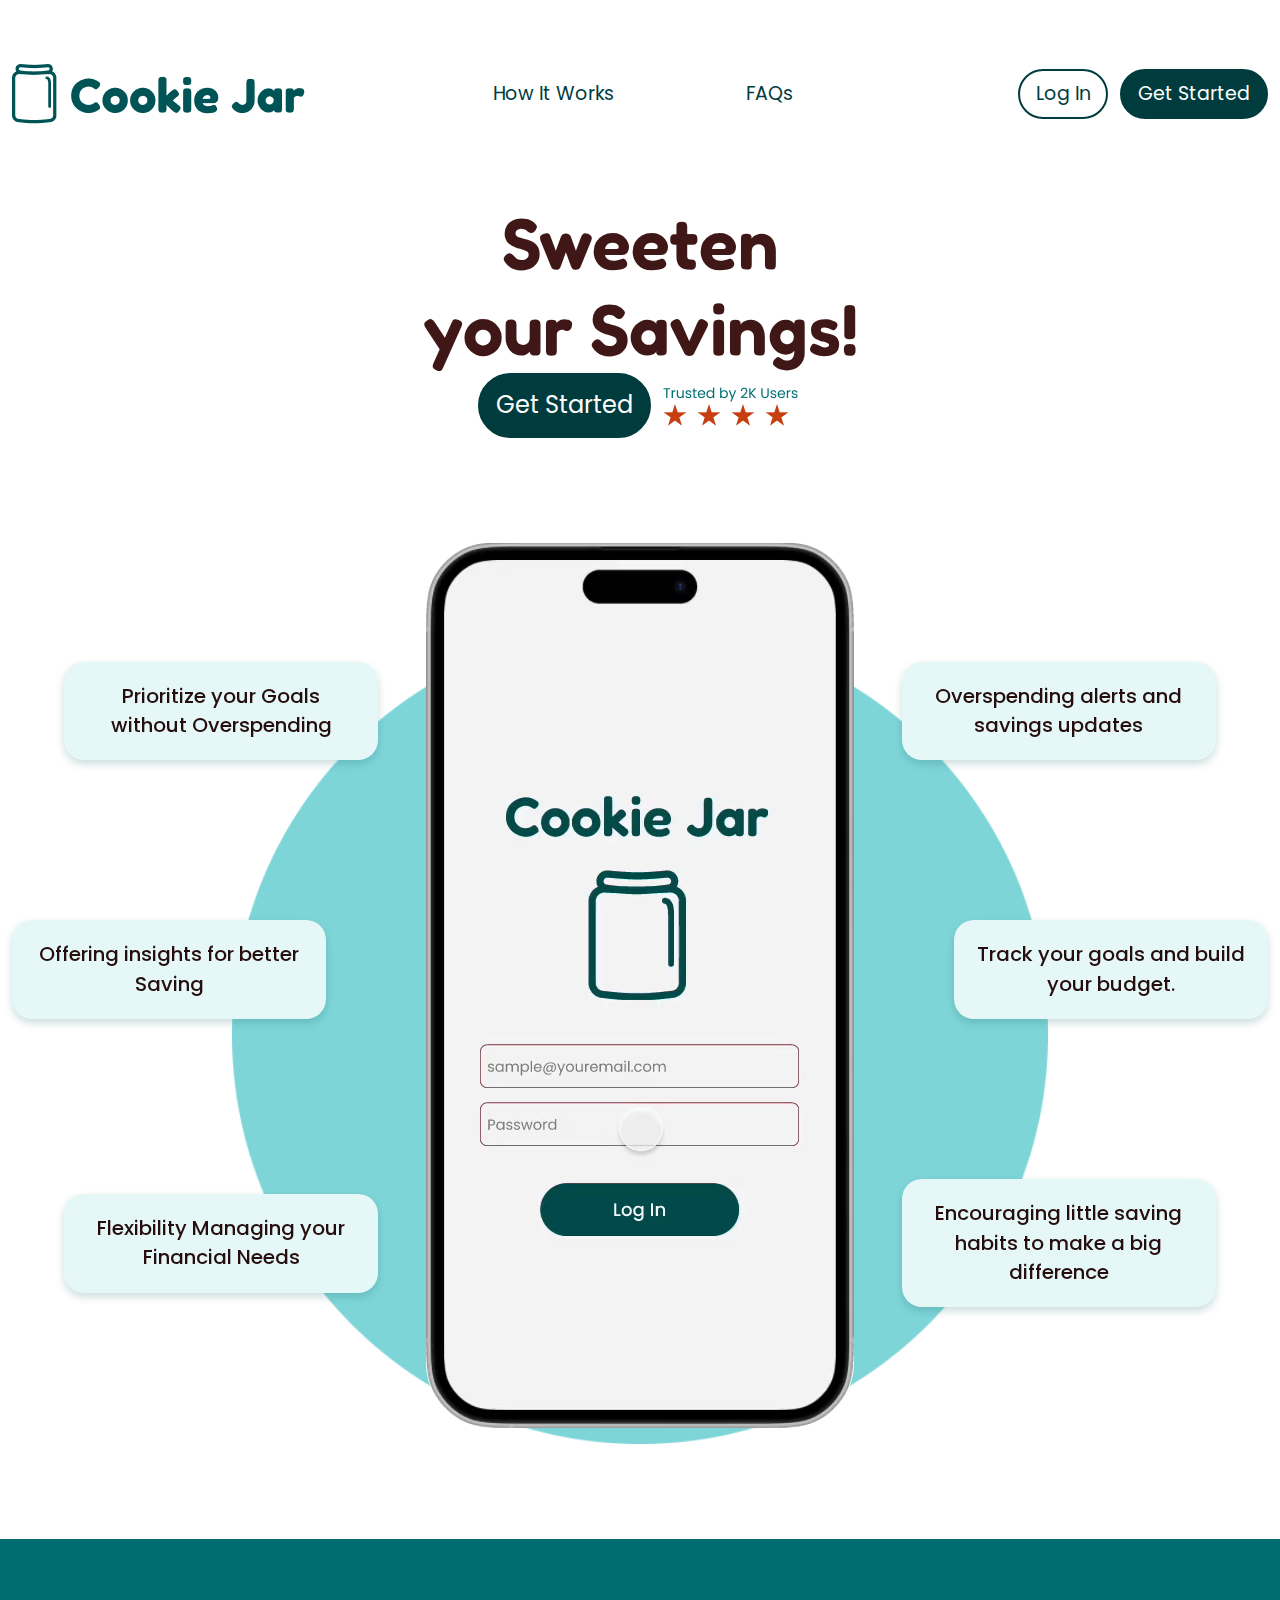
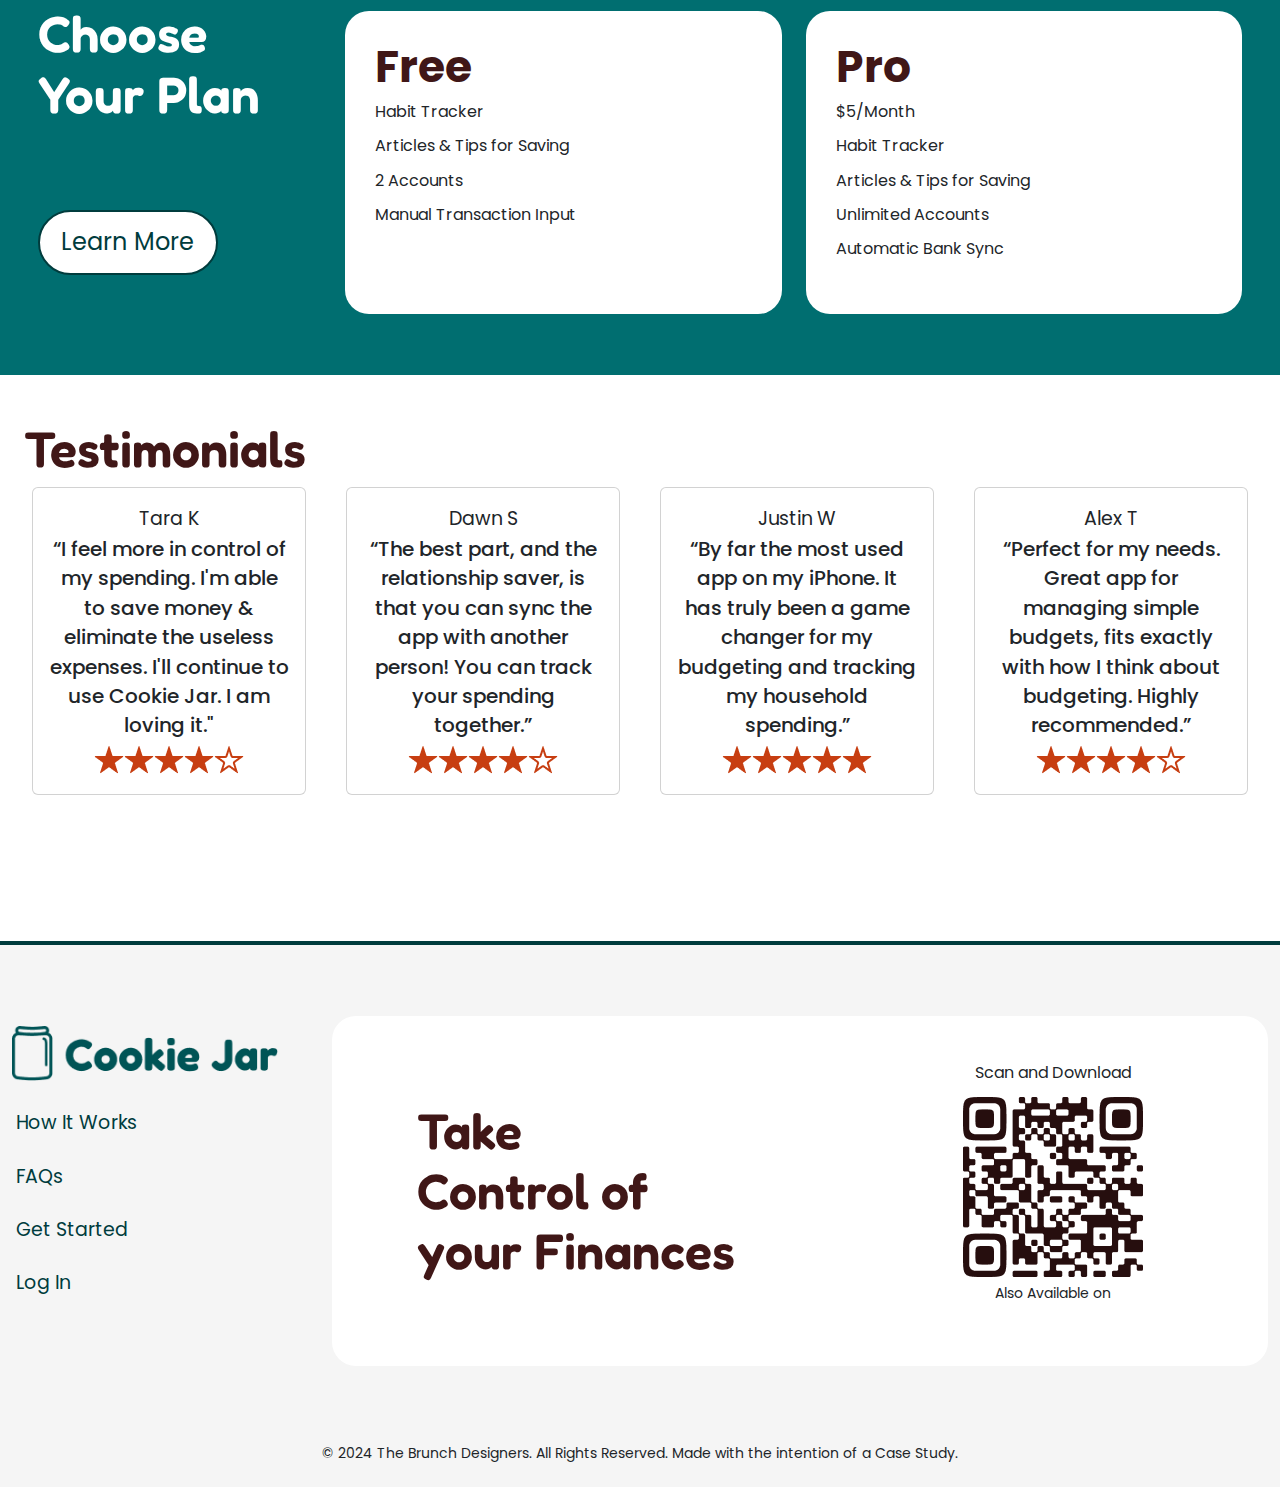
==== index.html @ c2366162 "Update" ====
<!DOCTYPE html>
    <html lang="en">

    <head>
        <meta charset="UTF-8">
        <meta name="viewport" content="width=device-width, initial-scale=1.0">
        <link rel="preconnect" href="https://fonts.googleapis.com">
        <link rel="stylesheet" href="path/to/font-awesome/css/font-awesome.min.css">
        <link rel="preconnect" href="https://fonts.gstatic.com" crossorigin>
        <link
            href="https://fonts.googleapis.com/css2?family=Poppins:ital,wght@0,100;0,200;0,300;0,400;0,500;0,600;0,700;0,800;0,900;1,100;1,200;1,300;1,400;1,500;1,600;1,700;1,800;1,900&display=swap"
            rel="stylesheet">
        <link href="https://cdn.jsdelivr.net/npm/bootstrap@5.3.3/dist/css/bootstrap.min.css" rel="stylesheet"
            integrity="sha384-QWTKZyjpPEjISv5WaRU9OFeRpok6YctnYmDr5pNlyT2bRjXh0JMhjY6hW+ALEwIH" crossorigin="anonymous">
        <link rel="stylesheet" href="css/style.css">
        <link rel="stylesheet" href="css/responsive.css">
        <link rel="stylesheet" href="css/responsive_rd.css">
        <link
            href="https://fonts.googleapis.com/css2?family=Caprasimo&family=Fredoka:wght@300..700&family=Jost:ital,wght@0,100..900;1,100..900&display=swap"
            rel="stylesheet">
        <title>Cookie Jar</title>
    </head>

    <body>
        <header>
            <nav class="navbar navbar-expand-lg navbar-light">
                <div class="container">
                    <a href="index.html"><img src="images/Logo.png" alt="Cookie Jar Logo"></a>
                    <button class="navbar-toggler" type="button" data-bs-toggle="collapse"
                        data-bs-target="#navbarSupportedContent" aria-controls="navbarSupportedContent"
                        aria-expanded="false" aria-label="Toggle navigation">
                        <span class="navbar-toggler-icon"></span>
                    </button>
                    <div class="collapse navbar-collapse justify-content-center" id="navbarSupportedContent">
                        <ul class="navbar-nav mx-auto mb-2 mb-lg-0">
                            <li class="nav-item">
                                <a class="nav-link link" href="how_it_works.html">
                                    <h5>How It Works</h5>
                                </a>
                            </li>
                            <li class="nav-item">
                                <a class="nav-link link" href="faqs.html">
                                    <h5>FAQs</h5>
                                </a>
                            </li>
                        </ul>
                        <div class="buttons nav flex-lg-row flex-column text-lg-start text-end justify-content-left">
                            <div>
                                <a class="nav-link active secondaryBtn" href="#">
                                    <h5>Log In</h5>
                                </a>
                            </div>
                            <div>
                                <a class="nav-link active primaryBtn" href="#">
                                    <h5>Get Started</h5>
                                </a>
                            </div>
                        </div>
                    </div>
                </div>
            </nav>
        </header>

        <section class="container ">
            <div class="display1"> Sweeten </div>
            <div class="display1"> your Savings!</div>
            <div class="center">
                <div class="buttons">
                    <div class="nav nav-pills nav-fill">
                        <a class="nav-link active primaryBtn" href="#">
                            <h4>Get Started</h4>
                        </a>
                    </div>
                    <div>
                        <img src="images/trustedUsers.png" alt="">
                    </div>
                </div>
            </div>

        </section>




        <section class="container">

            <div class="butter phone edge">
                <video autoplay muted loop class=" phone">
                  <source src="images/prototypeVSC.mp4" type="video/mp4">
                  Your browser does not support the video tag.
                </video>
          <div class="container overlay-content">
            <div class="row justify-content-center align-items-center">
              <div class="col-3 cells">Prioritize your Goals without Overspending</div>
              <div class="col-5"></div>
              <div class="col-3 cells">Overspending alerts and savings updates</div>
            </div>
            <div class="row justify-content-center align-items-center">
              <div class="col-3 cells">Offering insights for better Saving</div>
              <div class="col-6"></div>
              <div class="col-3 cells"> Track your goals and build your budget.</div>
            </div>
            <div class="row justify-content-center align-items-center">
              <div class="col-3 cells">Flexibility Managing your Financial Needs</div>
              <div class="col-5"></div>
              <div class="col-3 cells">Encouraging little saving habits to make a big difference</div>
            </div>
          </div>
          </div>
        </section>

    <section>
<div class="square"></div>


    </section>
        <section class="choosePlan">

            <div class="container">
                <div class="row">
                   <div class="col-md-3">

                     <div class="display2">Choose Your Plan</div>

                       <div class="nav nav-pills nav-fill">
                             <a class="nav-link active secondaryBtn" href="#">
                                <h4>Learn More</h4>
                            </a>
                        </div>
                            </div>

                            <div class="col-md-9">
                                <div class="row">
                                    <div class="col-6 col-md-6">
                                        <div class="chooseCard">
                                            <h1><b>Free</b></h1>
                                            <h6>Habit Tracker</h6>
                                            <h6>Articles &amp; Tips for Saving</h6>
                                            <h6>2 Accounts</h6>
                                            <h6>Manual Transaction Input</h6>

                                        </div>
                                    </div>

                                    <div class="col-6 col-md-6">
                                        <div class="chooseCard">
                                            <h1><b>Pro</b></h1> <h6>$5/Month</h6>

                                            <h6>Habit Tracker</h6>
                                            <h6>Articles &amp; Tips for Saving</h6>
                                            <h6>Unlimited Accounts</h6>
                                            <h6>Automatic Bank Sync</h6>
                                        </div>
                                    </div>
                                </div>
                            </div>
                        </div>
                    </div>

        </section>






        <section class="container">
            <div class="container-fluid">
            <div class="display3 ts">Testimonials</div>
            <div class="row">
                <div class="cardContainer col-lg-3 col-md-3 col-sm-6">
                    <div class="card tstCard tstSpace">
                        <div class="card-body">
                            <h5 class="card-title">Tara K</h5>
                            <p class="card-text">“I feel more in control of my spending. I&#39;m able to save money
                                &amp;
                                eliminate the useless expenses. I&#39;ll continue to use Cookie Jar. I am loving it."
                            </p>
                            <div class="rating">
                                <img src="images/Star_fill.png" alt="rating star"><img src="images/Star_fill.png"
                                    alt="rating star"><img src="images/Star_fill.png" alt="rating star"><img
                                    src="images/Star_fill.png" alt="rating star"><img src="images/Star_stroke.png"
                                    alt="rating star">
                            </div>
                        </div>
                    </div>
                </div>
                <div class="cardContainer col-lg-3 col-md-3 col-sm-6">
                    <div class="card tstCard tstSpace">
                        <div class="card-body">
                            <h5 class="card-title">Dawn S</h5>
                            <p class="card-text">“The best part, and the relationship saver, is that you can sync the
                                app with
                                another person! You can track your spending together.”</p>
                            <div class="rating">
                                <img src="images/Star_fill.png" alt="rating star"><img src="images/Star_fill.png"
                                    alt="rating star"><img src="images/Star_fill.png" alt="rating star"><img
                                    src="images/Star_fill.png" alt="rating star"><img src="images/Star_stroke.png"
                                    alt="rating star">
                            </div>
                        </div>
                    </div>
                </div>
                <div class="cardContainer col-lg-3 col-md-3 col-sm-6">
                    <div class="card tstCard tstSpace">
                        <div class="card-body">
                            <h5 class="card-title">Justin W</h5>
                            <p class="card-text">“By far the most used app on my iPhone. It has truly been a game
                                changer for my
                                budgeting and tracking my household spending.”</p>
                            <div class="rating">
                                <img src="images/Star_fill.png" alt="rating star"><img src="images/Star_fill.png"
                                    alt="rating star"><img src="images/Star_fill.png" alt="rating star"><img
                                    src="images/Star_fill.png" alt="rating star"><img src="images/Star_fill.png"
                                    alt="rating star">
                            </div>
                        </div>
                    </div>
                </div>
                <div class="cardContainer col-lg-3 col-md-3 col-sm-6">
                    <div class="card tstCard tstSpace">
                        <div class="card-body">
                            <h5 class="card-title">Alex T</h5>
                            <p class="card-text">“Perfect for my needs. Great app for managing simple budgets, fits
                                exactly with
                                how I think about budgeting. Highly recommended.”</p>
                            <div class="rating">
                                <img src="images/Star_fill.png" alt="rating star"><img src="images/Star_fill.png"
                                    alt="rating star"><img src="images/Star_fill.png" alt="rating star"><img
                                    src="images/Star_fill.png" alt="rating star"><img src="images/Star_stroke.png"
                                    alt="rating star">
                            </div>
                        </div>
                    </div>
                </div>
            </div>
        </div>
    </section>



    <footer>

        <div class="container">
            <div class="row">
                <div class="col-md-3 col-sm-12">
                    <a href="index.html">
                        <img class="logo" src="images/Logo.png" alt="...">
                    </a>

                    <div class="footButton">
                        <a class="nav-link link" href="how_it_works.html">
                            <h5>How It Works</h5>
                        </a>
                    </div>

                    <div class="footButton">
                        <a class="nav-link link" href="faqs.html">
                            <h5>FAQs</h5>
                        </a>
                    </div>
                    <div class="footButton">
                        <a class="nav-link link" href="faqs.html">
                            <h5>Get Started</h5>
                        </a>
                    </div>
                    <div class="footButton">
                        <a class="nav-link link" href="faqs.html">
                            <h5>Log In</h5>
                        </a>
                    </div>

                </div>


                <div class="col-md-9 col-sm-12 ">
                    <div class="chooseCard">
                        <div class="row">

                            <div class="col-8 col-md-7 col-sm-12 col-xs-12">
                                <div class="textBox">
                                    <div class="display4">Take </div>
                                    <div class="display4">Control of</div>
                                    <div class="display4">your Finances</div>
                                </div>
                            </div>



                            <div class="col-4 col-md-5 col-sm-12  justify-content-center">
                                <h6 class="QR">Scan and Download</h6>
                                <img src="images/App QR.png" class="img-fluid rounded-start QR" alt="...">
                                <div>
                                    <body-small>Also Available on</body-small>
                                </div>

                            <div class="buttons nav flex-lg-row flex-column text-lg-start text-end justify-content-left">
                                <div>
                                    <a class="nav-link active primaryBtn " href="#">
                                        <h6>Google</h6>
                                    </a>
                                </div>
                                <div>
                                    <a class="nav-link active primaryBtn" href="#">
                                        <h6>Apple</h6>
                                    </a>
                                </div>
                            </div>
                            </div>


                        </div>
                    </div>
                </div>
            </div>
        </div>

    </footer>

    <section class="legalContainer">
        <body-small> © 2024 The Brunch Designers. All Rights Reserved.
            Made with the intention of a Case Study.
        </body-small>
            </section>

        <script src="https://cdn.jsdelivr.net/npm/bootstrap@5.3.3/dist/js/bootstrap.bundle.min.js"
            integrity="sha384-YvpcrYf0tY3lHB60NNkmXc5s9fDVZLESaAA55NDzOxhy9GkcIdslK1eN7N6jIeHz"
            crossorigin="anonymous"></script>
            <script src="https://cdn.jsdelivr.net/npm/bootstrap@5.3.3/dist/js/bootstrap.bundle.min.js"></script>



        <script src="https://cdn.jsdelivr.net/npm/bootstrap@5.3.3/dist/js/bootstrap.bundle.min.js"    integrity="sha384-YvpcrYf0tY3lHB60NNkmXc5s9fDVZLESaAA55NDzOxhy9GkcIdslK1eN7N6jIeHz" crossorigin="anonymous"></script>
        <script src="https://cdn.jsdelivr.net/npm/bootstrap@5.3.3/dist/js/bootstrap.bundle.min.js"></script>

    </body>

    </html>
---- css/style.css ----
body {
    background-color: #fff;
    margin-top: 2rem !important;
    font-family: Poppins;
    font-size: 20px;
    font-style: normal;
    font-weight: 500;
    line-height: 147%;
    width: auto;
}

section {
    padding-top: 20px;
    padding-bottom: 20px;
    max-width: auto;
}

.display1 {
    font-family: "Fredoka";
    font-size: 72px;
    font-style: normal;
    font-weight: 600;
    line-height: 120%;
    color: var(--Brown-400, #401717);
    text-align: center;
}


.display3 {
    font-family: "Fredoka";
    font-size: 50px;
    font-style: normal;
    font-weight: 600;
    line-height: 120%;
    color: var(--Brown-400, #401717);
    text-align: center;
}

.display4 {
    font-family: "Fredoka";
    font-size: 50px;
    font-style: normal;
    font-weight: 600;
    line-height: 120%;
    color: var(--Brown-400, #401717);
    text-align: left;

}



H1 {
    font-family: Poppins;
    font-size: 44px;
    font-style: normal;
    font-weight: 400;
    color: var(--Brown-400, #401717);
}

H2 {
    font-family: Poppins;
    font-size: 36px;
    font-style: normal;
    font-weight: 400;
    color: var(--Brown-400, #401717);

}

H3 {
    font-family: Poppins;
    font-size: 30px;
    font-style: normal;
    font-weight: 400;
}

H4 {
    margin-top: .5rem !important;
    margin-bottom: .5rem !important;
    font-family: Poppins;
    font-size: 24px;
    font-style: normal;
    font-weight: 400;
}

H5 {
    margin-top: .25rem !important;
    margin-bottom: .25rem !important;
    font-family: Poppins;
    font-size: 19px;
    font-style: normal;
    font-weight: 400;
}

H6 {
    margin-bottom: 15px !important;
    font-family: Poppins;
    font-size: 16px;
    font-style: normal;
    font-weight: 400;


}


body-small {
    font-family: Poppins;
    font-size: 14px;
    font-style: normal;
    font-weight: 400;
    line-height: 50%;
}

label {
    font-family: Poppins;
    font-size: 11px;
    font-style: normal;
    font-weight: 400;
}

header {
    display: block;
    font-family: "Poppins", serif;
    font-weight: 400;
    font-style: normal;
}

p {
    margin-bottom: 0;
}

.container {
    margin-top: 24px !important;
    margin-bottom: 24px;
    max-width: 1300px;
    margin-left: auto !important;
    margin-right: auto !important;
    align-content: center !important;
}

.nav-link {
    align-content: center;
}

nav a:hover {
    color: #003C3D !important;
}

nav a {
    color: #003C3D !important;
}

.buttons {
    display: flex;
    align-items: center;
    gap: 12px;
}

.primaryBtn {
    color: #fff !important;
    background-color: #003C3D !important;
    border-radius: 72px !important;
    border: 2px solid !important;
    border-color: #003C3D !important;
    max-width: 200px;
}

.primaryBtn:hover {
    border: 2px solid !important;
    border-color: #7ED5D8 !important;
    color: #003C3D !important;
    background-color: #7ED5D8 !important;
}

.secondaryBtn {
    background-color: #fff !important;
    border-radius: 72px !important;
    border: 2px solid !important;
    border-color: #003C3D !important;
    color: #003C3D !important;
    max-width: 180px;
    box-sizing: border-box;
}

.secondaryBtn:hover {
    background-color: #7ED5D8 !important;
    border: 0px !important;
    border: 2px solid !important;
    border-color: #7ED5D8 !important;
}

.link h5 {
    padding: 0.2em;
    border-radius: 8px;
    text-align: center;
}

.link h5:hover {
    color: #006E70;
    padding: 0.2em;
    font-weight: 600;
}

.currentPage h5 {
    font-weight: 600 !important;
    color: #C73E11 !important;
    padding: 0.2em;
    border-radius: 8px;
    text-align: center;
}

.currentPage h5:hover {
    color: #C73E11 !important;
}


/*------------------Footer------------------*/

footer {
    margin-top: 80px;
    background-color: #F5F5F5;
    border-top: .25rem solid#003C3D;
    display: flex;
}



footer .logo {
    max-width: 90%;
    margin-bottom: 3%;
}

.footButton {
    margin-bottom: 5% !important;
    margin-top: 5%;
}


footer .chooseCard {
    align-content: center !important;
    text-align: center;
    padding: 5% !important;
    height: auto !important;
}

footer .link h5 {
    color: #003C3D !important;
}

footer .link h5 {
    padding: 0.2em;
    border-radius: 8px;
    text-align: left;
    width: 200px;
}

.textBox {
    padding: 8%;
}

.legalContainer {
    padding-top: 0%;
    max-width: auto;
    text-align: center;
    align-content: top !important;
    background-color: #F5F5F5;
}

/*------------------FAQ------------------*/
.pageTitle {
    position: sticky;
    max-width: 1300px;
    margin-left: 10%;
    margin-right: 10%;
    top: 30em;
    left: 14em;
}

.faq {
    max-width: 1300px !important;
}

banner {
    position: relative;
    display: flex !important;
}

.banner img {
    width: -webkit-fill-available;
}

.banner .display1 {
    text-align: left !important;
}

.accordion-item {
    background-color: #E5F7F7 !important;
}

.accordion-button {
    background-color: #E5F7F7 !important;
}

button strong {
    margin-bottom: 0;
    font-family: Poppins;
    font-size: 16px;
    font-style: normal;
    font-weight: 700;
    color: #260E0E;
}

/*------------------Testimonials------------------*/

.ts {
    text-align: left !important;
}

.tst {
    display: flex;
}

.tstSpace {
    margin: 8px;
}

.rating {
    display: inline-block;
    gap: 8px;
    padding: 4px;
    margin-left: auto;
    margin-right: auto;
}

.tstCard {
    width: auto;
    text-align: center;
}

/*------------------Home------------------*/

.center {
    display: flex;
    justify-content: center !important;
    align-items: center !important;

}

.choosePlan {
    background-color: #006E70;
    padding: 2%;

}

.chooseCard {
    background-color: #fff;
    border-radius: 24px !important;
    padding: 7% !important;
    text-align: left;
    height: 90%;
    margin-top: 5%;
    margin-bottom: 5%;
}

.display2 {
    font-family: "Fredoka";
    font-size: 51px;
    font-style: normal;
    font-weight: 600;
    line-height: 120%;
    color: #fff;
    text-align: left;
    margin-bottom: 30%;
}


.col-md-3 {
    align-content: center;
    padding-bottom: 3%;
}




.bread {
    position: relative;
    display: grid;

}



/*------------------HIW------------------*/
.howCont {
    display: flex;
    max-width: 1300px;
    margin-left: auto;
    margin-right: auto;
    align-content: center !important;
}

.container {
    margin-top: 24px !important;
    max-width: 1300px;
    margin-left: auto !important;
    margin-right: auto !important;
    align-content: center !important;
}

.textbox {
    display: inline-flex;
    flex-direction: column;
    justify-content: center;
    align-items: left;
    width: 100%;
    padding: 2%;
}

.pld {
    max-width: 100%;
}

.ref {
    max-width: 100%;
    text-align: center;
}

.textbox .display1 {
    text-align: left !important;
    padding-bottom: 32px;
}

.textbox .display3 {
    text-align: left !important;
    padding-bottom: 32px;
}

.textbox p {
    padding-bottom: 16px;
}

.navbar-collapse h5 {
    align-items: left;
}


/*-------------home experiment---------*/

.overlay-content {
    position: relative;
    z-index: 1;
    display: flex;
    flex-direction: column;
    height: 100%;
    justify-content: center;
  }
  
  .cells {
    background: #e5f7f7;
    border-radius: 20px; 
    color: #260E0E;
    text-align: center;
    padding: 20px;
    margin-top: 4em;
    margin-bottom: 4em;
    box-shadow: 0 4px 8px rgba(0, 84, 86, 0.2);;
  }
  
  .phone {
    z-index: -1;
    display: flex;
    position: absolute;
    align-items: center;
    justify-content: center;
    border-radius: 65px;
    }
    
.butter{
    z-index: 2;
    top: 56px;
    position: relative;
    background-image: url("../images/Ellipse 166.png");
    background-repeat: no-repeat;
    background-position: center;
    background-size:65% ;
}

.edge {
    max-height: 50%;
    padding-bottom: 5em;
}

.circle{

    max-width: 100%;
    max-height: auto;
    margin-left: 2px;
    margin-right: auto;
    z-index:-2;
    position: absolute;
    text-align: center;
    }
---- css/responsive.css ----
/* KRISTINA"S STUFF! */

@media screen and (max-width: 992px) {

    /* LANDING PAGE */

    .chooseCard {
        height: 90%;
    }
        
    .display2 {
        text-align: center;
        margin-bottom: 2%;
    }

 .choosePlan .nav-fill {
    display: flex;
    justify-content: center !important;
    align-items: center !important;
 }



}

/* Footer NavBar */

 @media screen and (max-width: 766px){
 footer .link h5 {
    text-align: center;

}

.footButton {
    display: flex;
    justify-content: center !important;
    align-items: center !important;
        margin-bottom: 2% !important;
        margin-top: 2%;
    }

.container .logo{
    max-width: 50%;
    align-content: center;
    display: flex;
    justify-content: center !important;
    align-items: center !important;
    margin: auto;
}

footer .display4{
    font-family: "Fredoka";
    font-size: 40px !important;
    font-style: normal;
    font-weight: 600;
    line-height: 120%;
    color: var(--Brown-400, #401717);
    text-align: center;
}

footer .chooseCard {
    align-content: center !important;
    text-align: center;
    padding: 2% !important;
    height: auto !important;
}

.textBox {
    padding: 2%;
}

 }



@media (max-width: 576px) {
    .col-sm-12 {
        flex: 0 0 auto;
        width: 100%;

}

.textBox {
    padding: 3%;
}

}
---- css/responsive_rd.css ----
@media screen and (max-width: 992px) {

    /* LANDING PAGE */

        .chooseCard {
        background-color: #fff;
        border-radius: 24px !important;
        padding: 7% !important;
        text-align: left;
        height: 90%;
        margin-top: 5%;
        margin-bottom: 5%;
        }
        
        
    .display2 {
        text-align: center;
        margin-bottom: 2%;
    }
    .choosePlan .nav-fill {
        display: flex;
        justify-content: center !important;
        align-items: center !important;
    }



.footButton {
    display: flex;
    justify-content: center !important;
    align-items: center !important;
}
}

@media (min-width: 993px) {
    .link h5{
        width: 200px !important;
    }

    .currentPage h5{
        width: 200px !important;
    }

    
    footer .buttons{
        display: none !important;
    }


}

@media screen and (max-width: 992px) {

    .pageTitle{
        top: 12em;
        margin-left: 2em;
    }

    .footer .buttons{
        display: block;
    }

    .QR{
        display: none;
    }

    footer h6{
        width: 95px !important;
        text-align:center ;
        margin-bottom: 0px !important;
    }
}
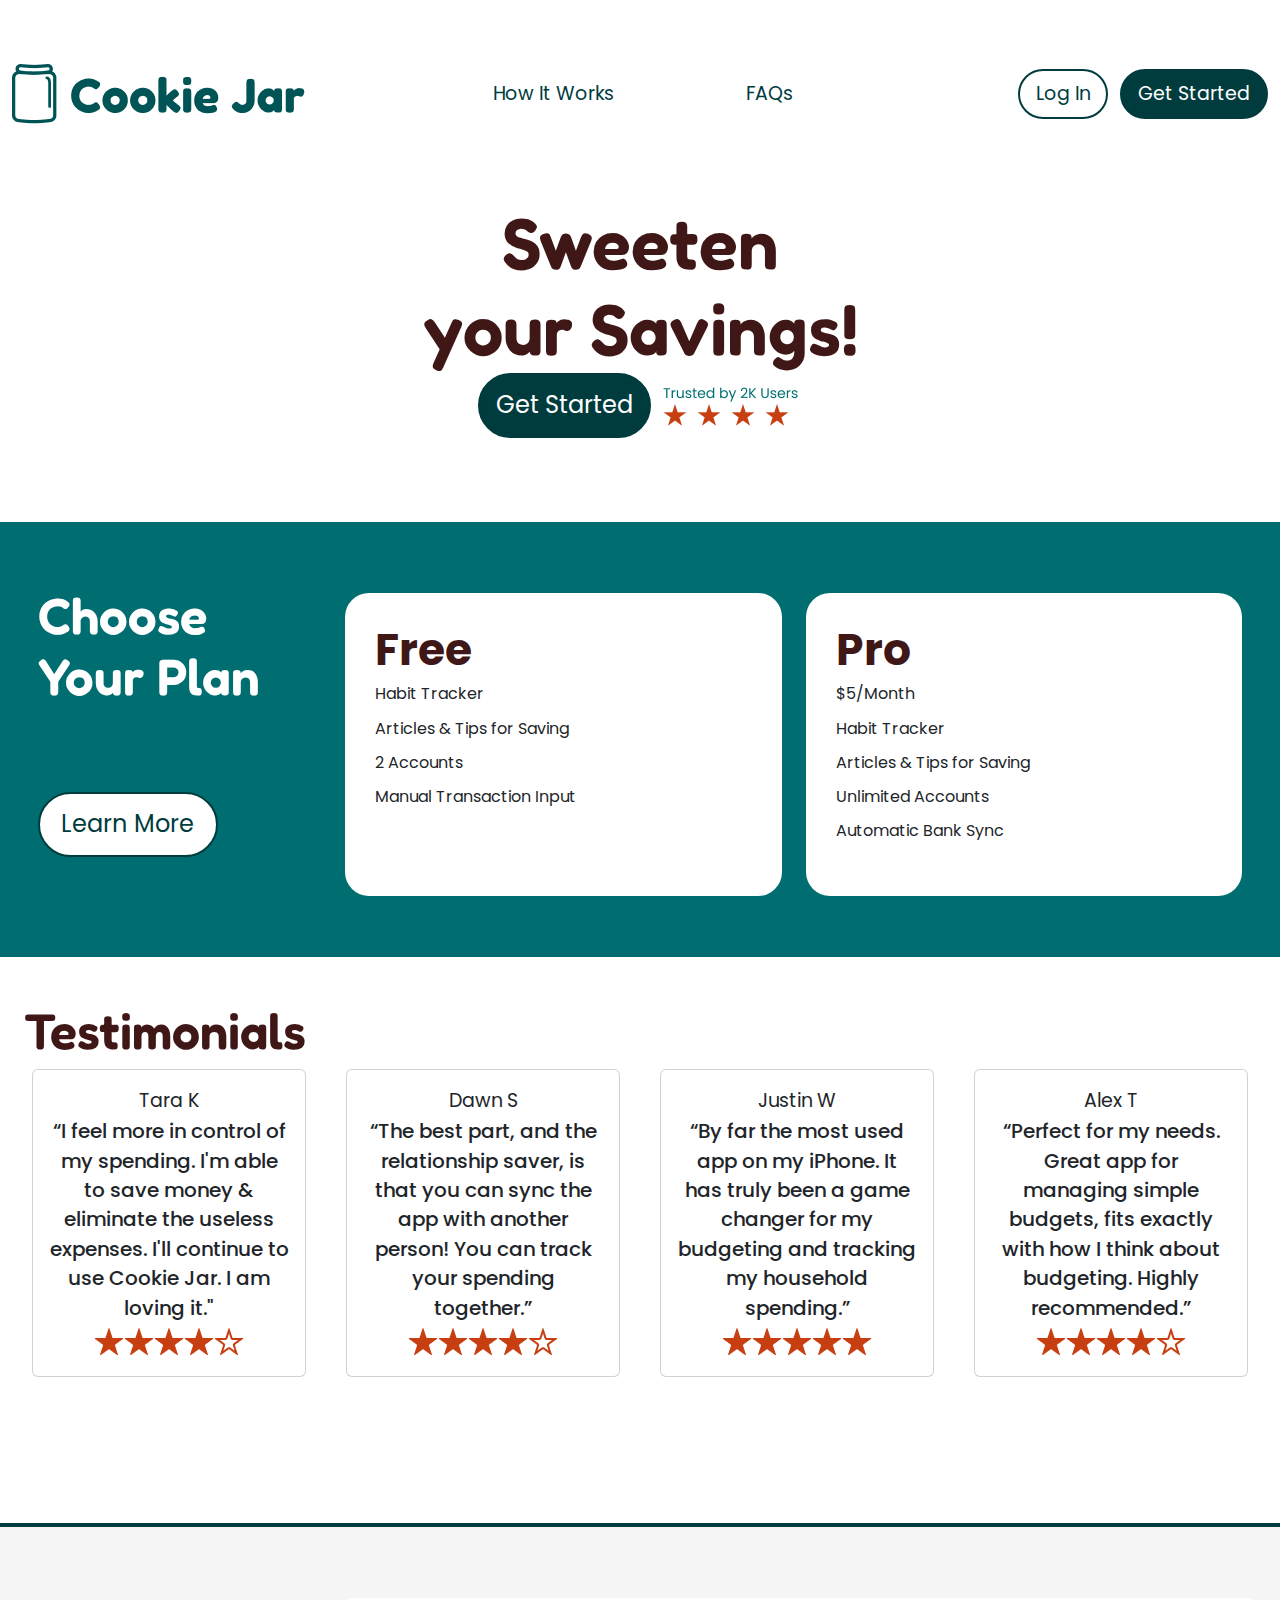
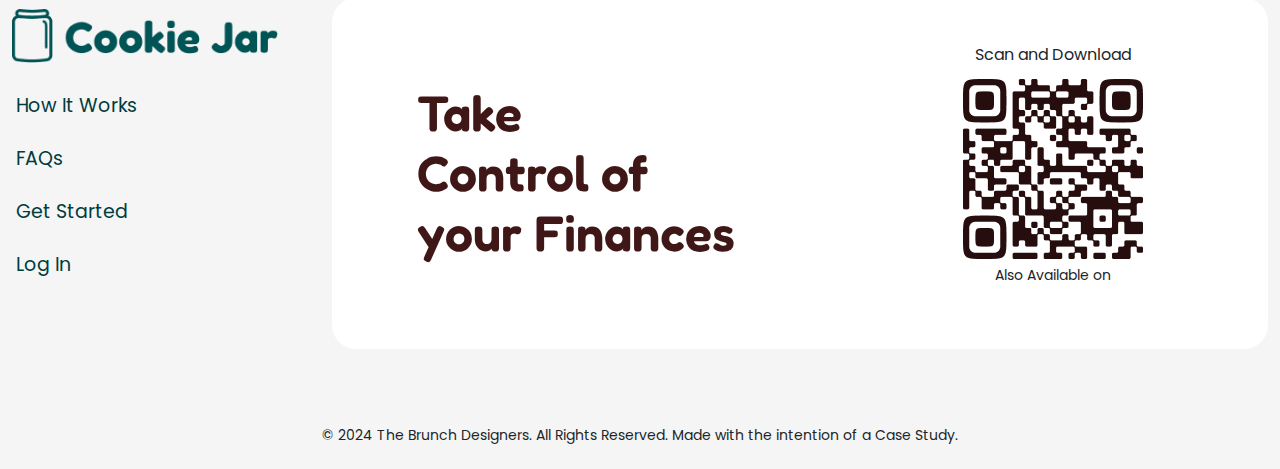
==== commit 85e2f2a0: "responsive update" ====
--- a/index.html
+++ b/index.html
@@ -82,32 +82,6 @@
 
 
 
-        <section class="container">
-
-            <div class="butter phone edge">
-                <video autoplay muted loop class=" phone">
-                  <source src="images/prototypeVSC.mp4" type="video/mp4">
-                  Your browser does not support the video tag.
-                </video>
-          <div class="container overlay-content">
-            <div class="row justify-content-center align-items-center">
-              <div class="col-3 cells">Prioritize your Goals without Overspending</div>
-              <div class="col-5"></div>
-              <div class="col-3 cells">Overspending alerts and savings updates</div>
-            </div>
-            <div class="row justify-content-center align-items-center">
-              <div class="col-3 cells">Offering insights for better Saving</div>
-              <div class="col-6"></div>
-              <div class="col-3 cells"> Track your goals and build your budget.</div>
-            </div>
-            <div class="row justify-content-center align-items-center">
-              <div class="col-3 cells">Flexibility Managing your Financial Needs</div>
-              <div class="col-5"></div>
-              <div class="col-3 cells">Encouraging little saving habits to make a big difference</div>
-            </div>
-          </div>
-          </div>
-        </section>
 
     <section>
 <div class="square"></div>
--- a/css/style.css
+++ b/css/style.css
@@ -214,6 +214,23 @@
 
 
 /*------------------Footer------------------*/
+
+.video-container {
+    display: flex;
+    position: absolute;
+    width: 20%;
+    max-width: 100%;
+    height: auto;
+    margin-left: auto;
+    margin-right: auto;
+  }
+  
+  .responsive-video {
+    border-radius: 28px ;
+    width: 100%;
+    height: auto;
+  }
+
 
 footer {
     margin-top: 80px;
--- a/css/responsive_rd.css
+++ b/css/responsive_rd.css
@@ -23,13 +23,36 @@
         align-items: center !important;
     }
 
+<<<<<<< Updated upstream
 
 
+=======
+>>>>>>> Stashed changes
 .footButton {
     display: flex;
     justify-content: center !important;
     align-items: center !important;
 }
+
+.pageTitle{
+    top: 12em;
+    margin-left: 2em;
+}
+
+.footer .buttons{
+    display: block;
+}
+
+.QR{
+    display: none;
+}
+
+footer h6{
+    width: 95px !important;
+    text-align:center ;
+    margin-bottom: 0px !important;
+}
+
 }
 
 @media (min-width: 993px) {
@@ -46,8 +69,8 @@
         display: none !important;
     }
 
-
 }
+<<<<<<< Updated upstream
 
 @media screen and (max-width: 992px) {
 
@@ -69,4 +92,6 @@
         text-align:center ;
         margin-bottom: 0px !important;
     }
-}+}
+=======
+>>>>>>> Stashed changes
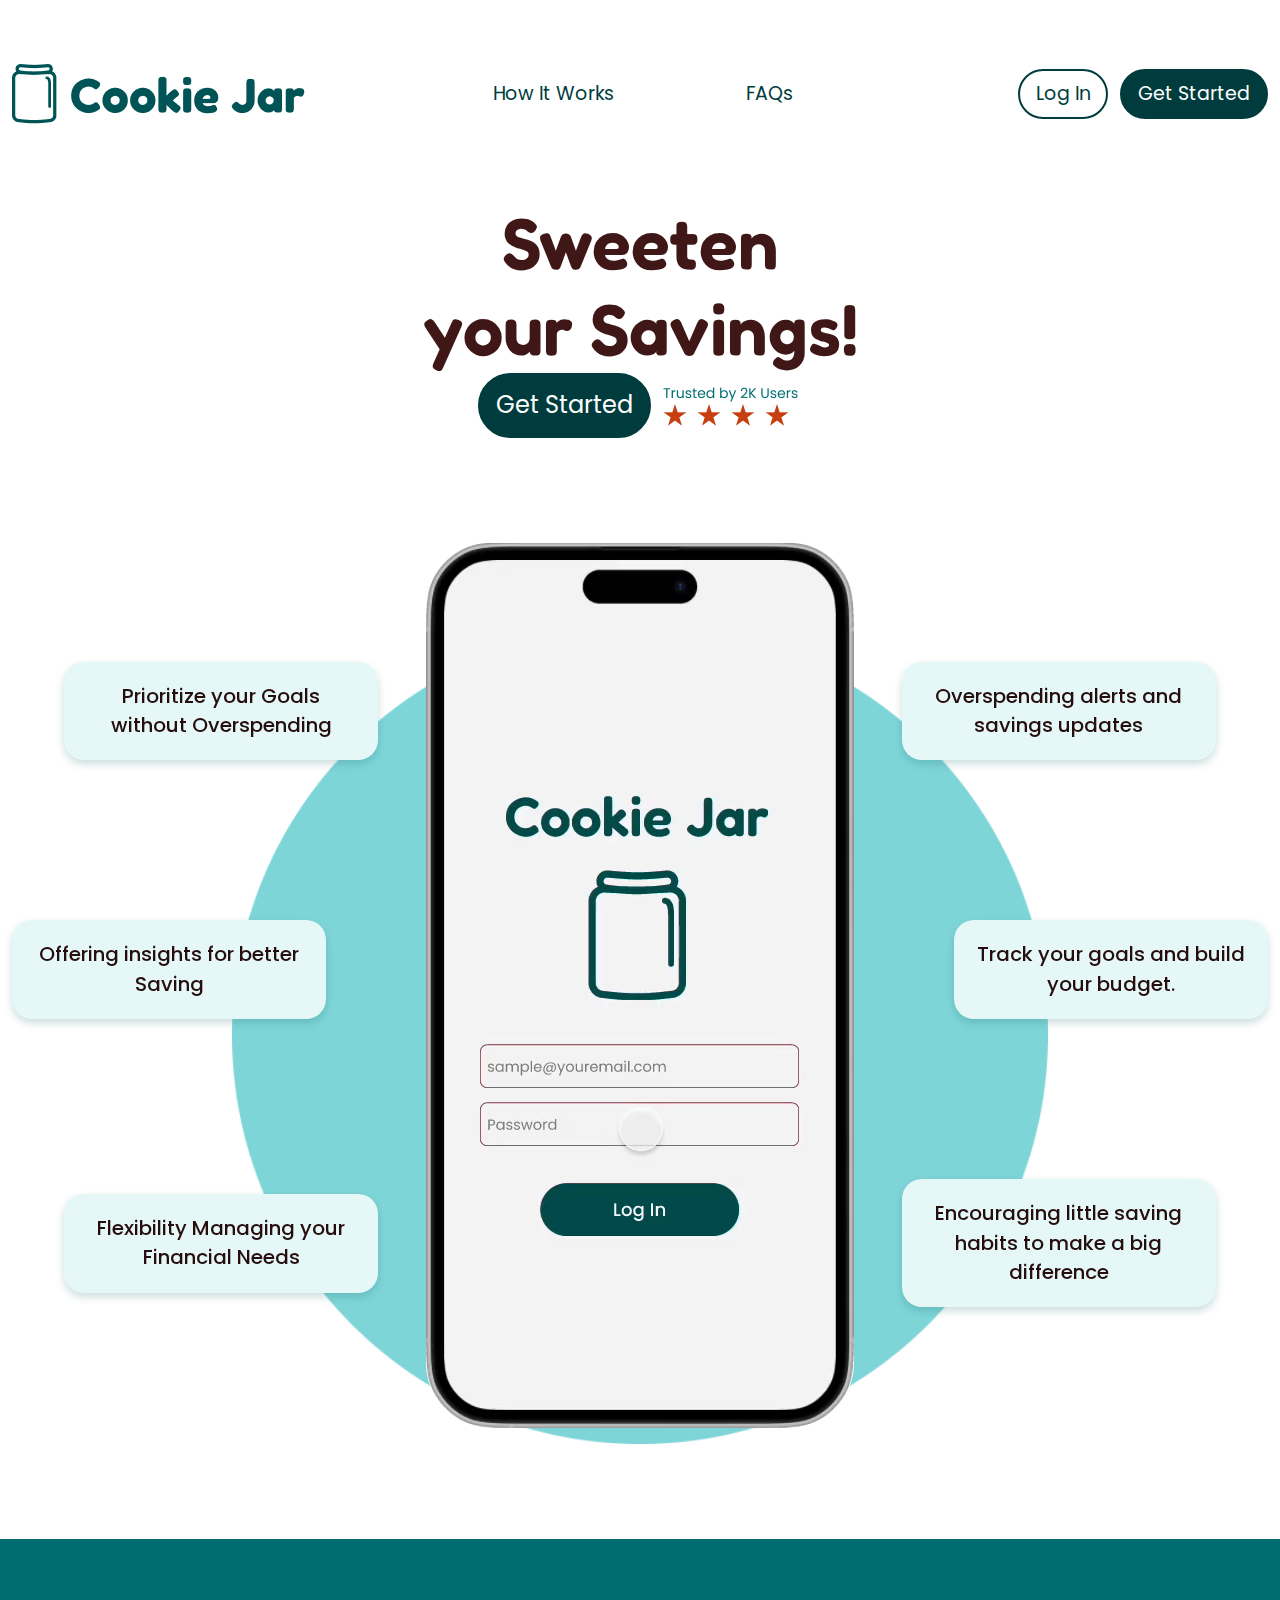
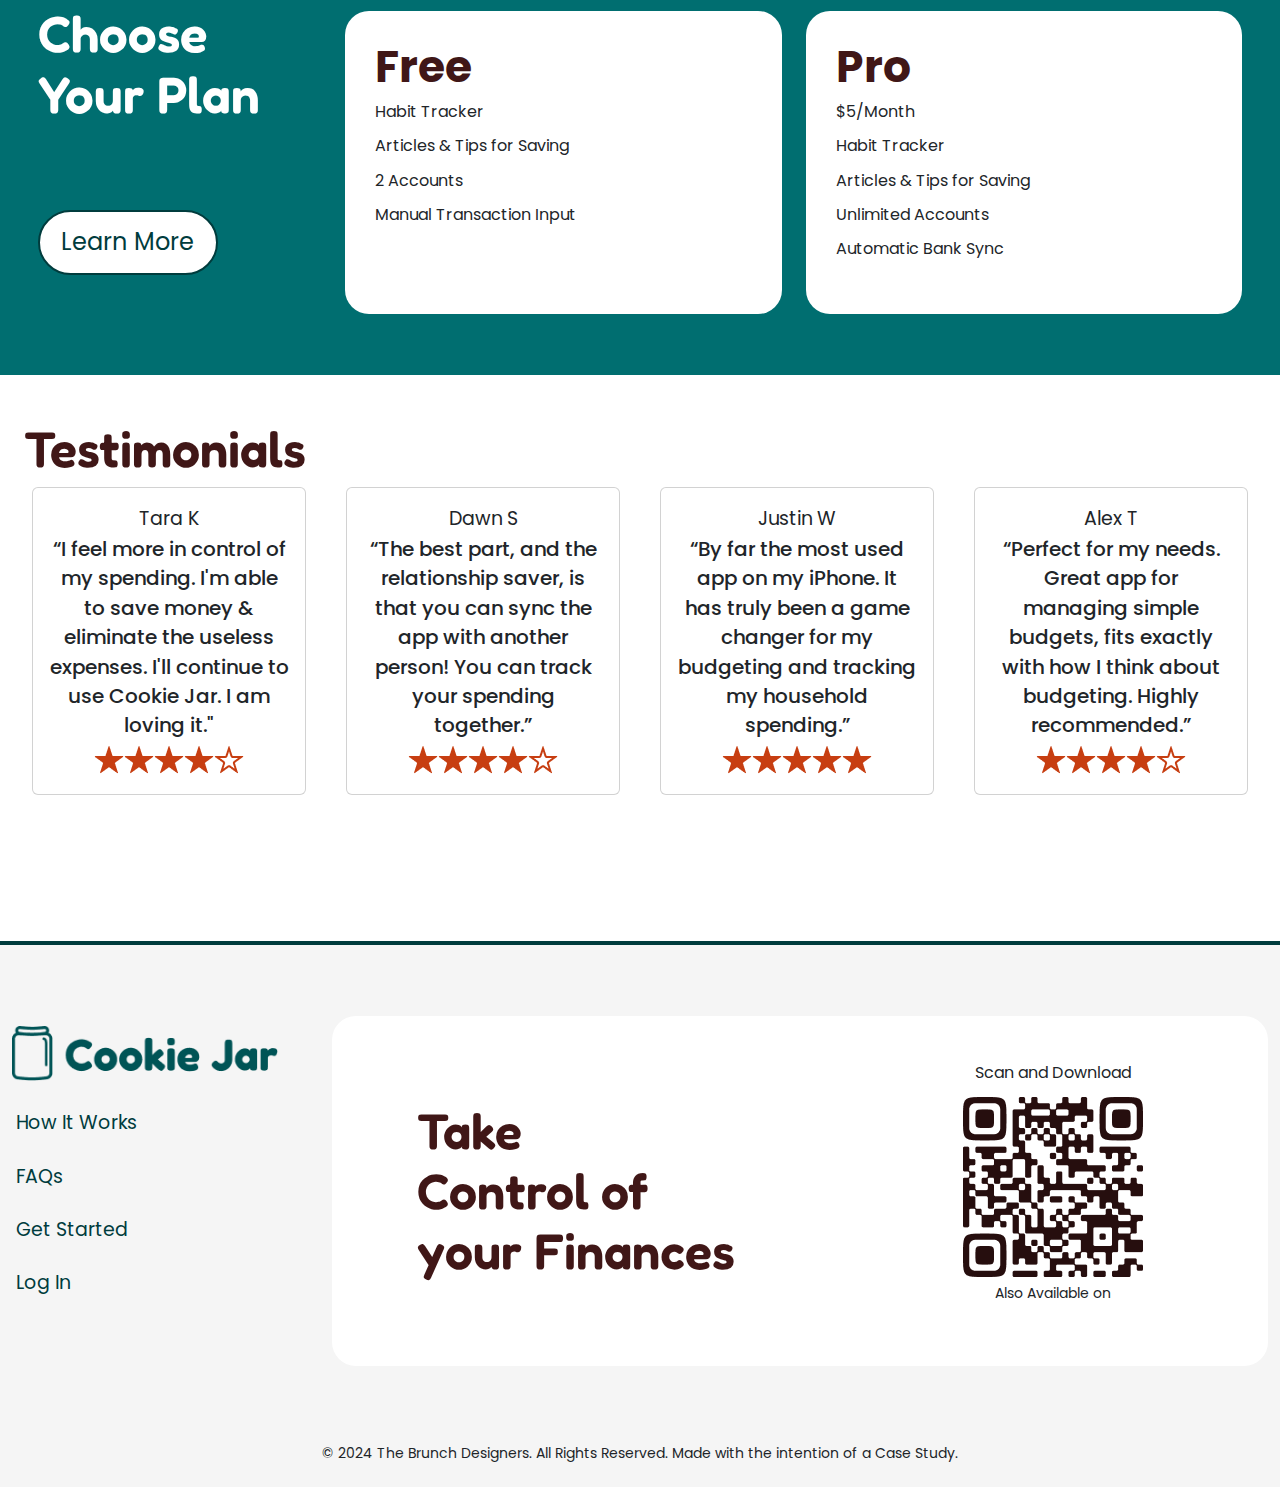
==== commit a4d41949: "index" ====
--- a/index.html
+++ b/index.html
@@ -82,6 +82,32 @@
 
 
 
+        <section class="container">
+
+            <div class="butter phone edge">
+                <video autoplay muted loop class=" phone">
+                  <source src="images/prototypeVSC.mp4" type="video/mp4">
+                  Your browser does not support the video tag.
+                </video>
+          <div class="container overlay-content">
+            <div class="row justify-content-center align-items-center">
+              <div class="col-3 cells">Prioritize your Goals without Overspending</div>
+              <div class="col-5"></div>
+              <div class="col-3 cells">Overspending alerts and savings updates</div>
+            </div>
+            <div class="row justify-content-center align-items-center">
+              <div class="col-3 cells">Offering insights for better Saving</div>
+              <div class="col-6"></div>
+              <div class="col-3 cells"> Track your goals and build your budget.</div>
+            </div>
+            <div class="row justify-content-center align-items-center">
+              <div class="col-3 cells">Flexibility Managing your Financial Needs</div>
+              <div class="col-5"></div>
+              <div class="col-3 cells">Encouraging little saving habits to make a big difference</div>
+            </div>
+          </div>
+          </div>
+        </section>
 
     <section>
 <div class="square"></div>
@@ -119,7 +145,7 @@
                                     <div class="col-6 col-md-6">
                                         <div class="chooseCard">
                                             <h1><b>Pro</b></h1> <h6>$5/Month</h6>
-
+                                            
                                             <h6>Habit Tracker</h6>
                                             <h6>Articles &amp; Tips for Saving</h6>
                                             <h6>Unlimited Accounts</h6>
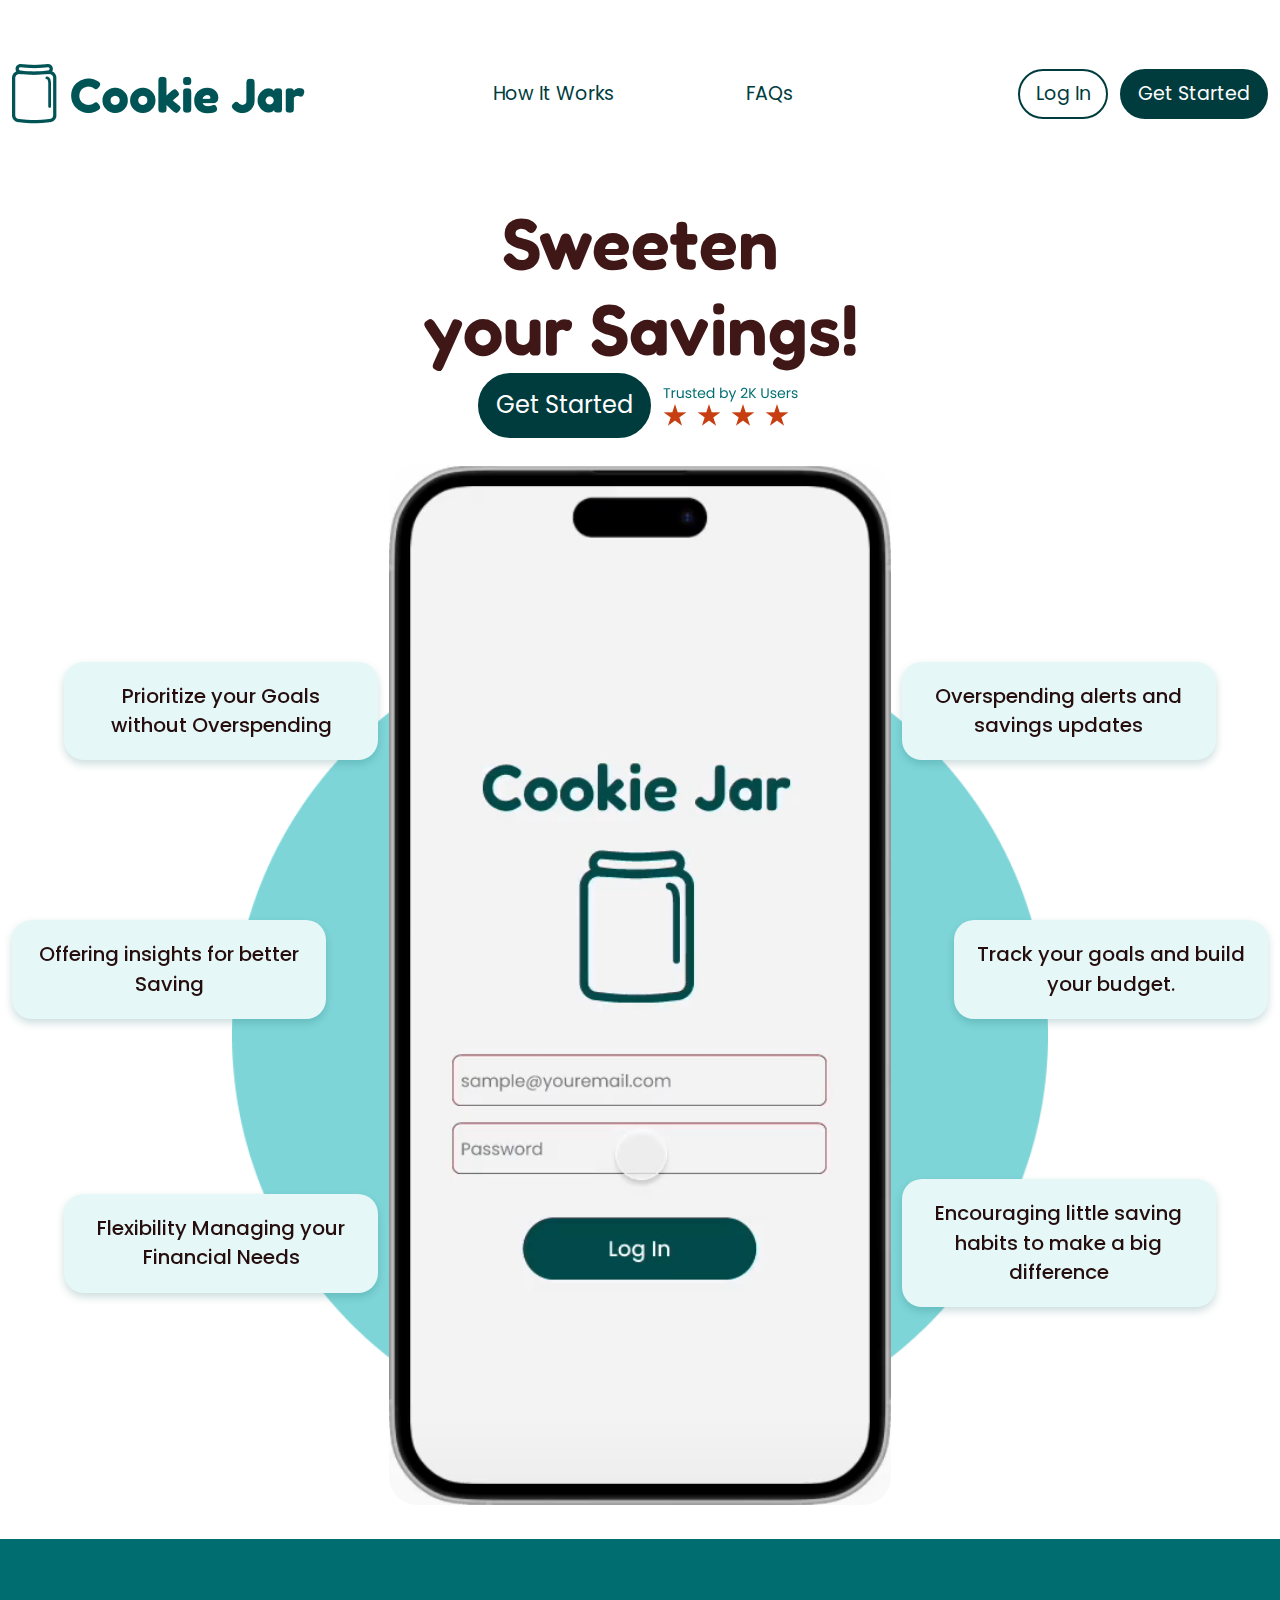
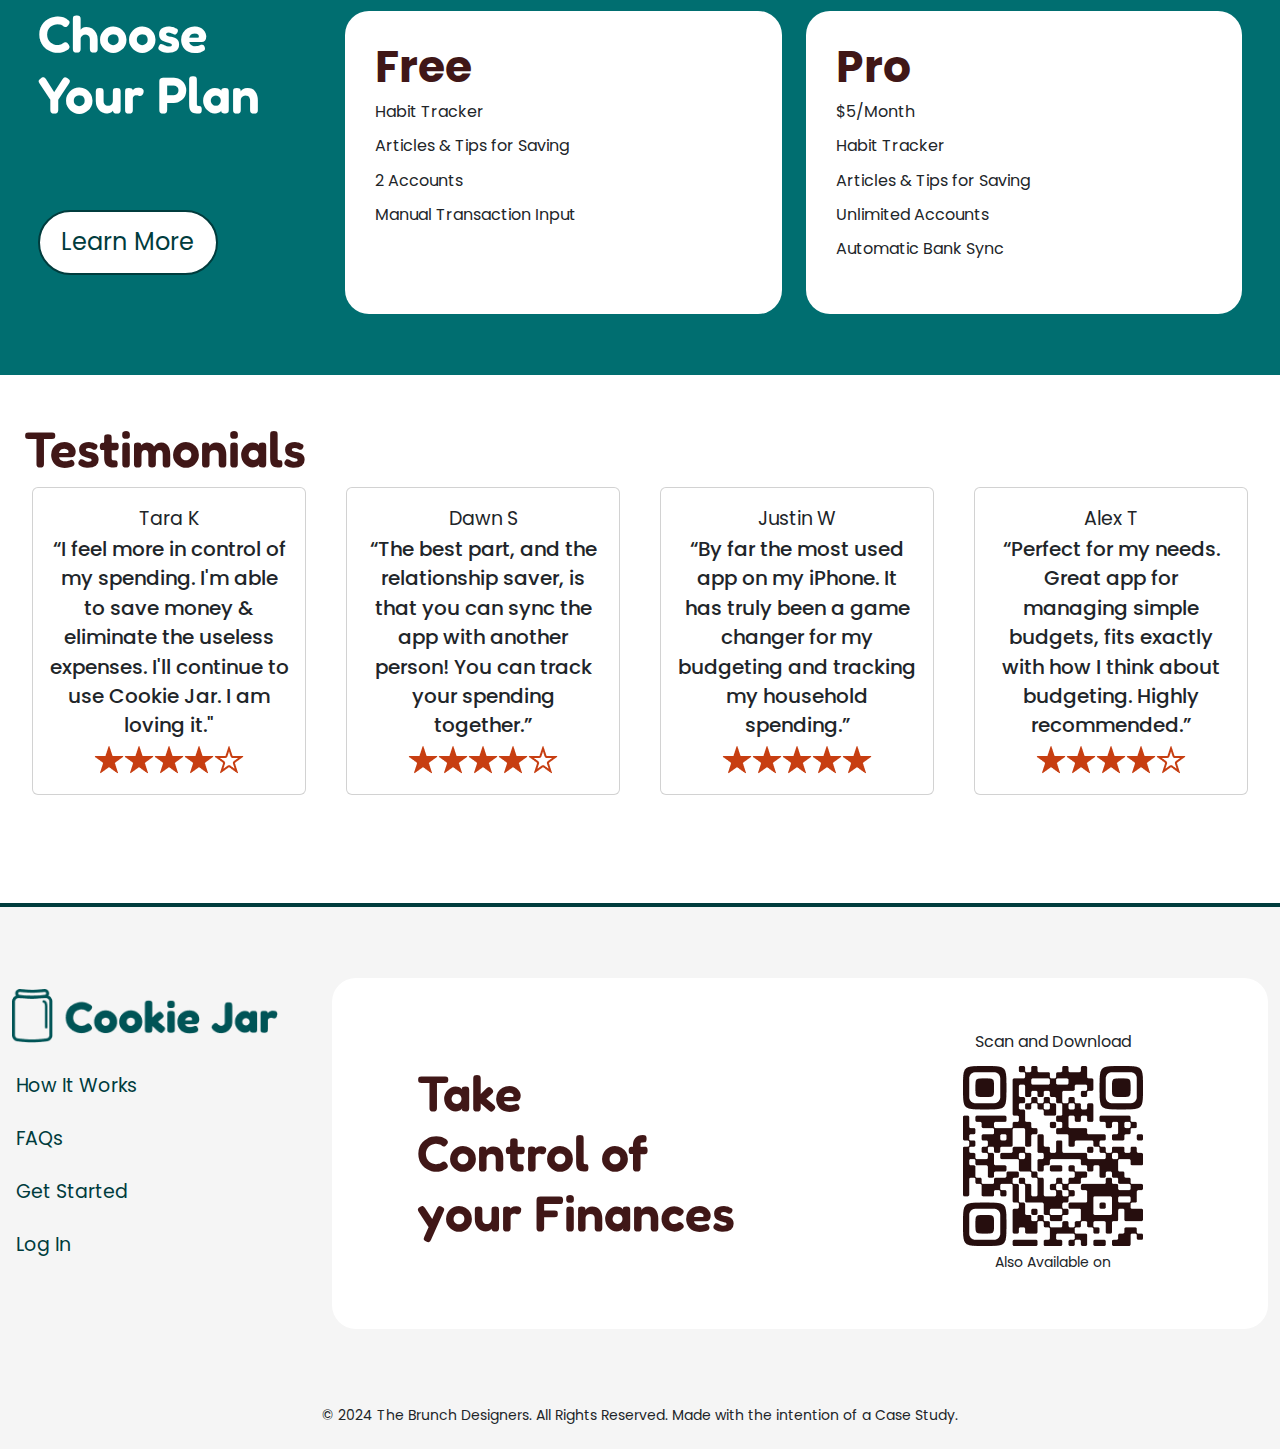
==== commit 9f2a1a07: "FINAL CHANGES" ====
--- a/index.html
+++ b/index.html
@@ -85,10 +85,12 @@
         <section class="container">
 
             <div class="butter phone edge">
-                <video autoplay muted loop class=" phone">
+                <div class="video-container">
+                <video autoplay muted loop class="responsive-video" controls>
                   <source src="images/prototypeVSC.mp4" type="video/mp4">
                   Your browser does not support the video tag.
                 </video>
+              </div>
           <div class="container overlay-content">
             <div class="row justify-content-center align-items-center">
               <div class="col-3 cells">Prioritize your Goals without Overspending</div>
@@ -108,9 +110,14 @@
           </div>
           </div>
         </section>
-
+    
     <section>
-<div class="square"></div>
+
+
+
+
+
+
 
 
     </section>
@@ -168,7 +175,7 @@
             <div class="container-fluid">
             <div class="display3 ts">Testimonials</div>
             <div class="row">
-                <div class="cardContainer col-lg-3 col-md-3 col-sm-6">
+                <div class="cardContainer col-lg-3 col-md-6 col-sm-6">
                     <div class="card tstCard tstSpace">
                         <div class="card-body">
                             <h5 class="card-title">Tara K</h5>
@@ -185,7 +192,7 @@
                         </div>
                     </div>
                 </div>
-                <div class="cardContainer col-lg-3 col-md-3 col-sm-6">
+                <div class="cardContainer col-lg-3 col-md-6 col-sm-6">
                     <div class="card tstCard tstSpace">
                         <div class="card-body">
                             <h5 class="card-title">Dawn S</h5>
@@ -201,7 +208,7 @@
                         </div>
                     </div>
                 </div>
-                <div class="cardContainer col-lg-3 col-md-3 col-sm-6">
+                <div class="cardContainer col-lg-3 col-md-6 col-sm-6">
                     <div class="card tstCard tstSpace">
                         <div class="card-body">
                             <h5 class="card-title">Justin W</h5>
@@ -217,7 +224,7 @@
                         </div>
                     </div>
                 </div>
-                <div class="cardContainer col-lg-3 col-md-3 col-sm-6">
+                <div class="cardContainer col-lg-3 col-md-6 col-sm-6">
                     <div class="card tstCard tstSpace">
                         <div class="card-body">
                             <h5 class="card-title">Alex T</h5>
@@ -287,7 +294,7 @@
 
 
 
-                            <div class="col-4 col-md-5 col-sm-12  justify-content-center">
+                            <div class="col-4 col-md-5 col-sm-12 align-content-center justify-content-center">
                                 <h6 class="QR">Scan and Download</h6>
                                 <img src="images/App QR.png" class="img-fluid rounded-start QR" alt="...">
                                 <div>
--- a/css/style.css
+++ b/css/style.css
@@ -13,6 +13,10 @@
     padding-top: 20px;
     padding-bottom: 20px;
     max-width: auto;
+}
+
+img{
+    align-content: center;
 }
 
 .display1 {
@@ -434,6 +438,7 @@
 
 .pld {
     max-width: 100%;
+
 }
 
 .ref {
--- a/css/responsive.css
+++ b/css/responsive.css
@@ -1,4 +1,16 @@
 /* KRISTINA"S STUFF! */
+@media screen and (min-width: 993px) {
+.video-container {
+
+    width: 40%;
+  }
+  
+  .responsive-video {
+    border-radius: 28px ;
+
+
+  }
+}
 
 @media screen and (max-width: 992px) {
 
@@ -19,10 +31,36 @@
     align-items: center !important;
  }
 
+ .video-container {
 
+    width: 38%;
+
+  }
+  
+  .responsive-video {
+    border-radius: 28px ;
+    width: 100%;
+    height: auto;
 
 }
 
+.cells {
+
+    margin-top: .5em;
+    margin-bottom: 2em;
+
+  }
+
+  footer .display4{
+    font-size: 44px !important;
+
+}
+
+body{
+    font-size: 16px;
+}
+
+}
 /* Footer NavBar */
 
  @media screen and (max-width: 766px){
@@ -69,6 +107,10 @@
     padding: 2%;
 }
 
+
+
+
+
  }
 
 
@@ -84,4 +126,48 @@
     padding: 3%;
 }
 
+.cells {
+    margin-top: .5em;
+    margin-bottom: 1em;
+  }
+
+  body .cells {
+font-size: 12px;
+line-height: normal;
+padding: 2%;
+border-radius: 10px;
+  }
+
+  .video-container {
+
+    width: 42%;
+
+  }
+  
+  .responsive-video {
+    border-radius: 28px ;
+    width: 100%;
+    height: auto;
+
+}
+
+nav img{
+    max-width: 90%;
+}
+
+.display1{
+    font-size: 55px;
+}
+
+.center h4 {
+    font-size: 16px
+}
+.container{
+    margin-top: 0px;
+}
+
+section{
+    padding:0px;
+}
+
 }--- a/css/responsive_rd.css
+++ b/css/responsive_rd.css
@@ -23,11 +23,8 @@
         align-items: center !important;
     }
 
-<<<<<<< Updated upstream
 
 
-=======
->>>>>>> Stashed changes
 .footButton {
     display: flex;
     justify-content: center !important;
@@ -70,28 +67,3 @@
     }
 
 }
-<<<<<<< Updated upstream
-
-@media screen and (max-width: 992px) {
-
-    .pageTitle{
-        top: 12em;
-        margin-left: 2em;
-    }
-
-    .footer .buttons{
-        display: block;
-    }
-
-    .QR{
-        display: none;
-    }
-
-    footer h6{
-        width: 95px !important;
-        text-align:center ;
-        margin-bottom: 0px !important;
-    }
-}
-=======
->>>>>>> Stashed changes
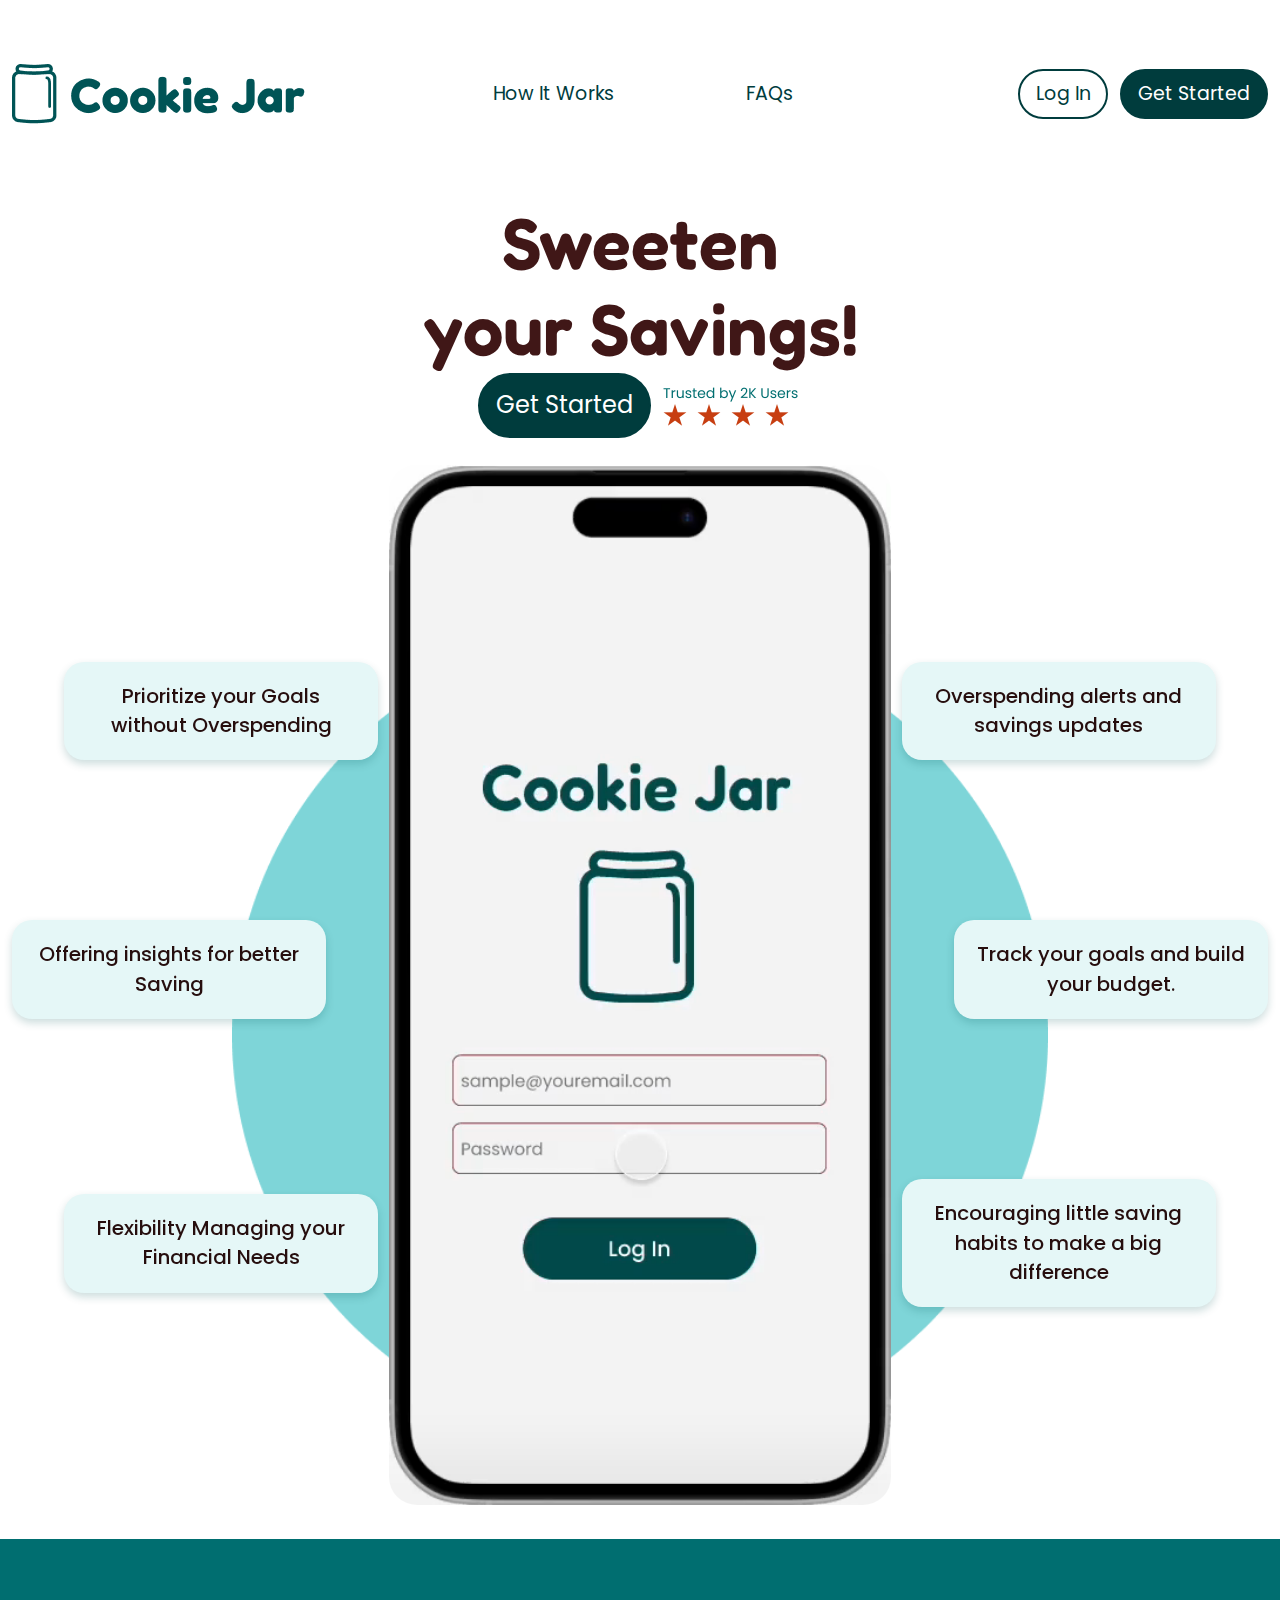
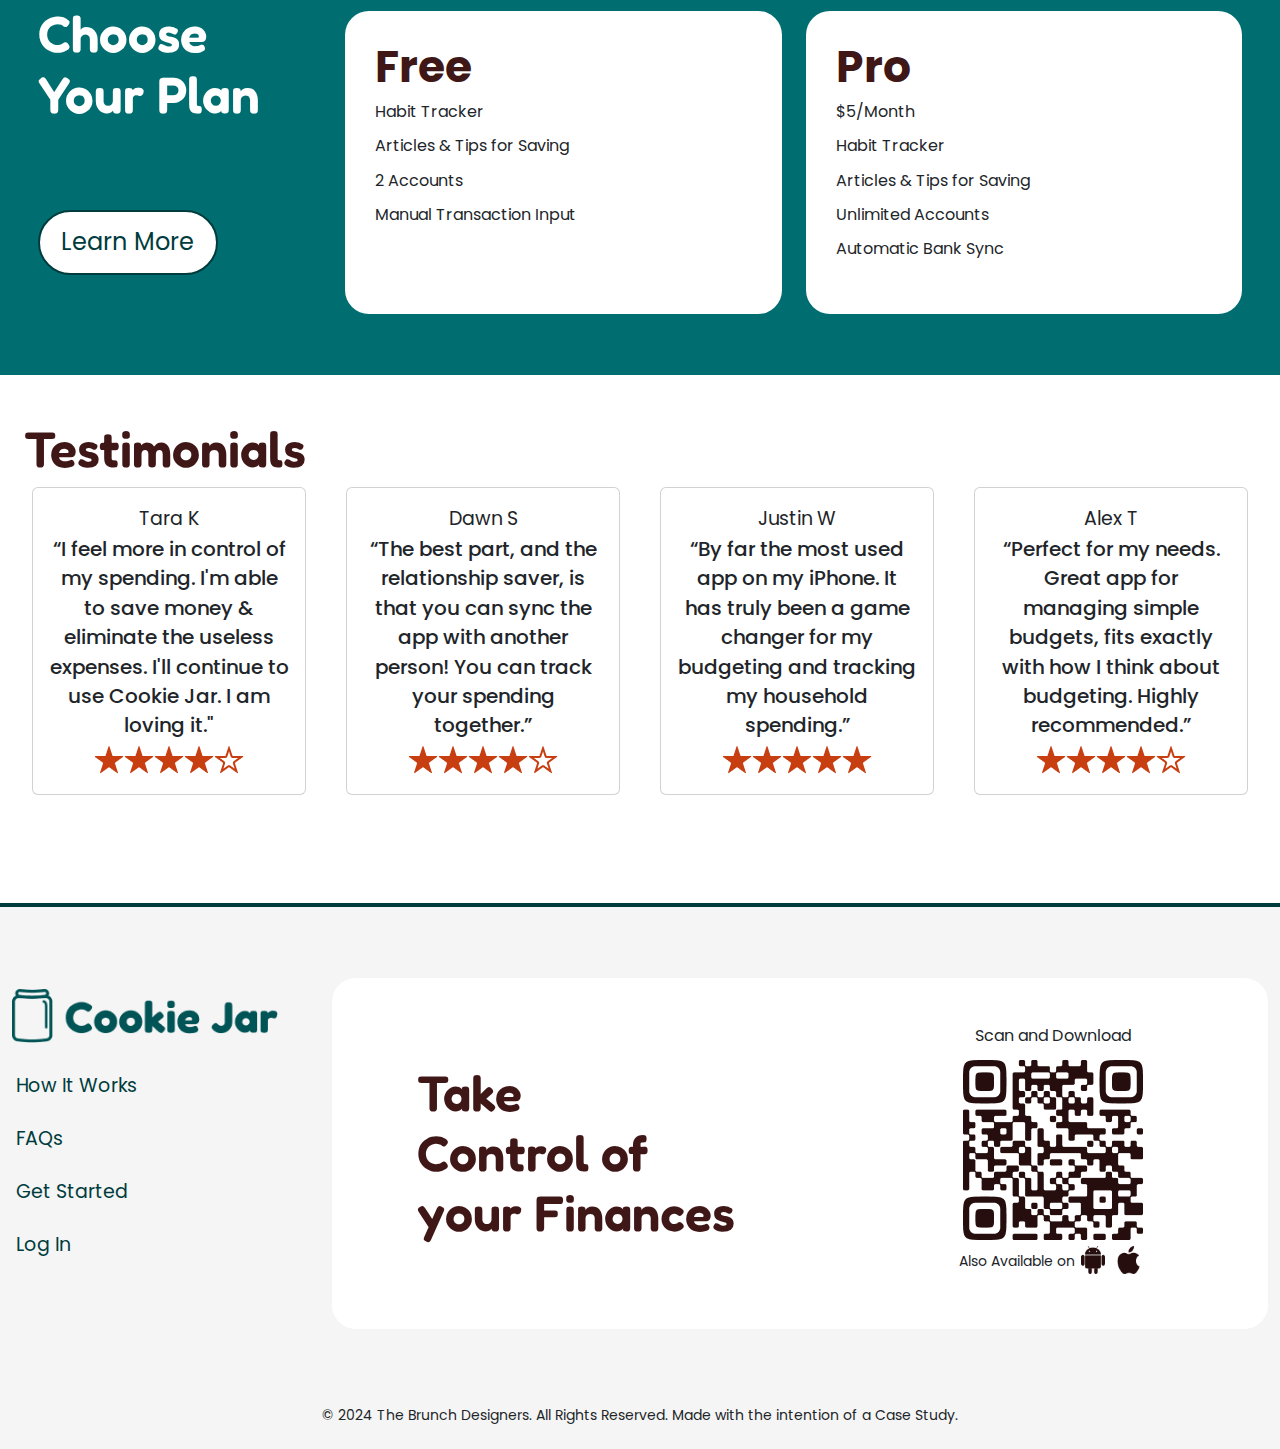
==== commit 55c41560: "footer icon update_Final" ====
--- a/index.html
+++ b/index.html
@@ -298,7 +298,7 @@
                                 <h6 class="QR">Scan and Download</h6>
                                 <img src="images/App QR.png" class="img-fluid rounded-start QR" alt="...">
                                 <div>
-                                    <body-small>Also Available on</body-small>
+                                    <body-small>Also Available on</body-small><img src="images/android.png" class="QR icon" alt="android icon"><img class="icon QR" src="images/apple.png" alt="apple icon">
                                 </div>
 
                             <div class="buttons nav flex-lg-row flex-column text-lg-start text-end justify-content-left">
--- a/css/style.css
+++ b/css/style.css
@@ -218,6 +218,11 @@
 
 
 /*------------------Footer------------------*/
+
+.icon{
+    height: 2em;
+    padding: 6px;
+}
 
 .video-container {
     display: flex;
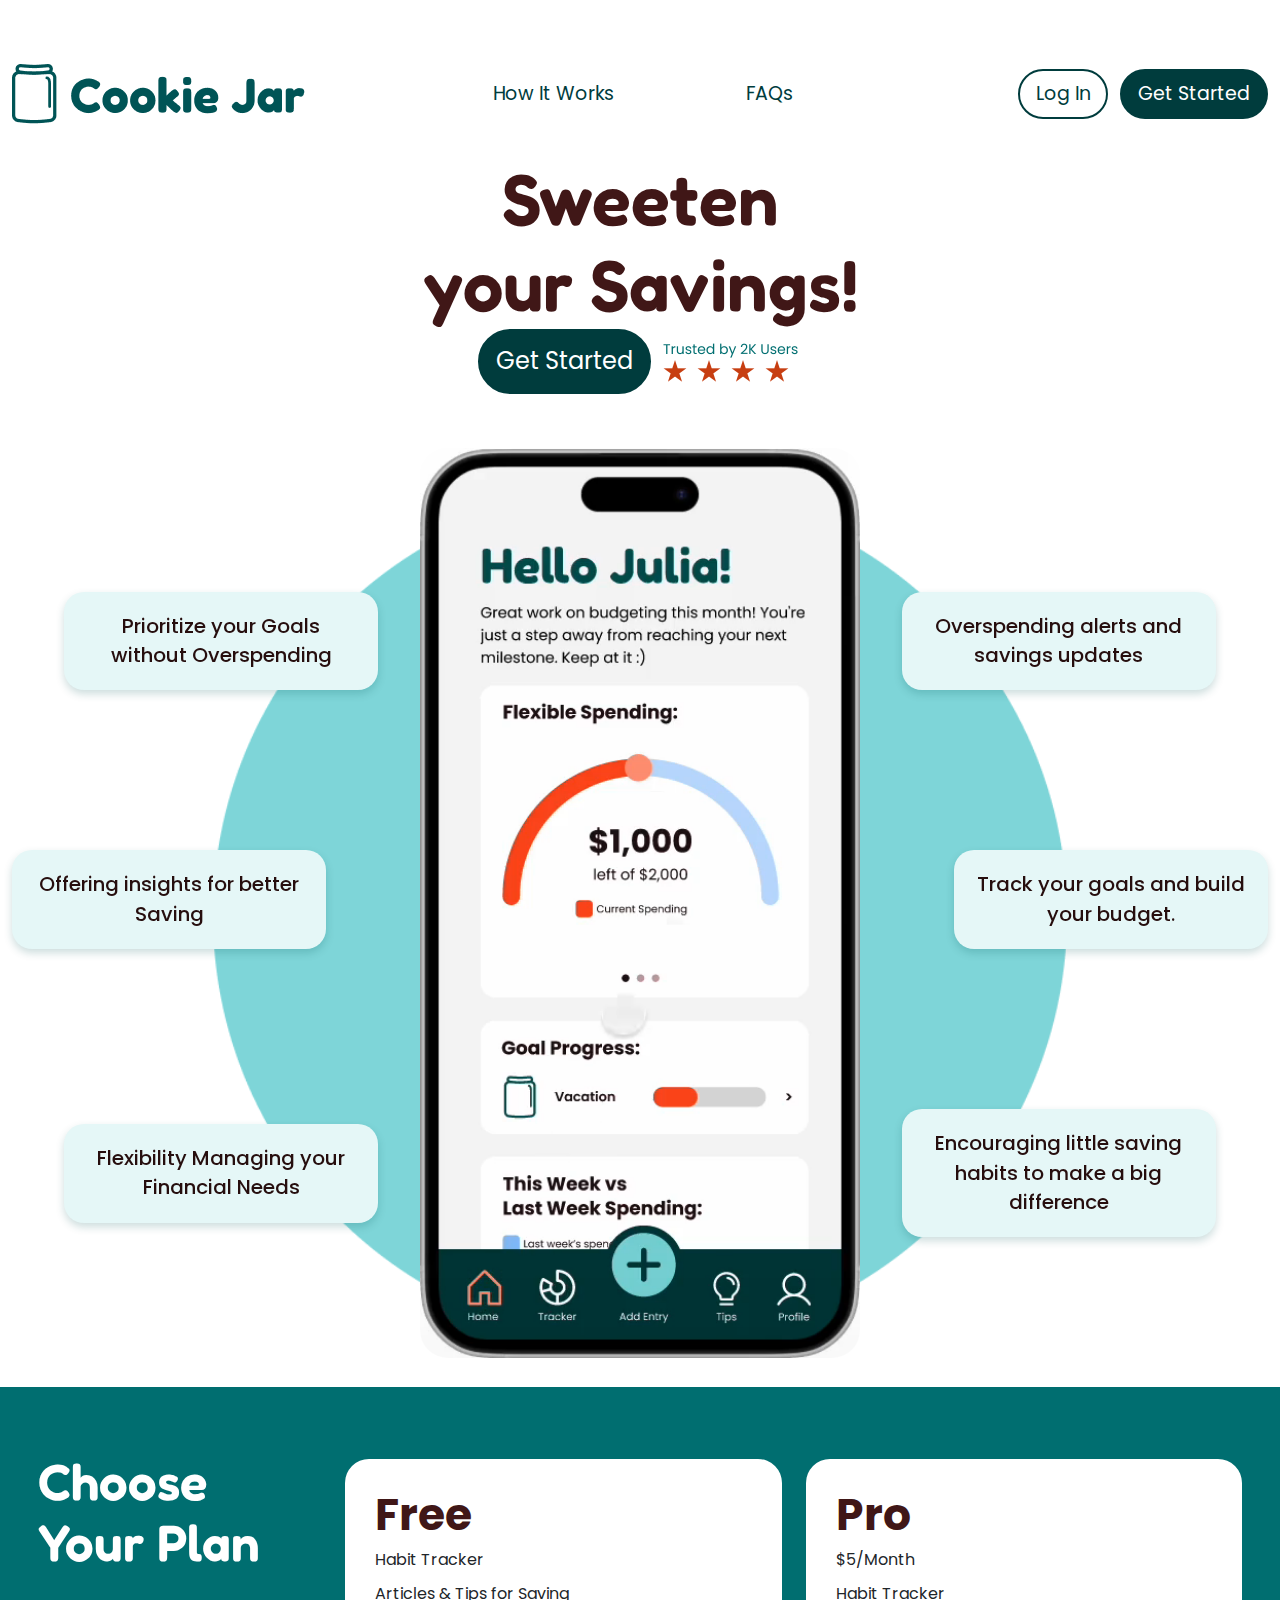
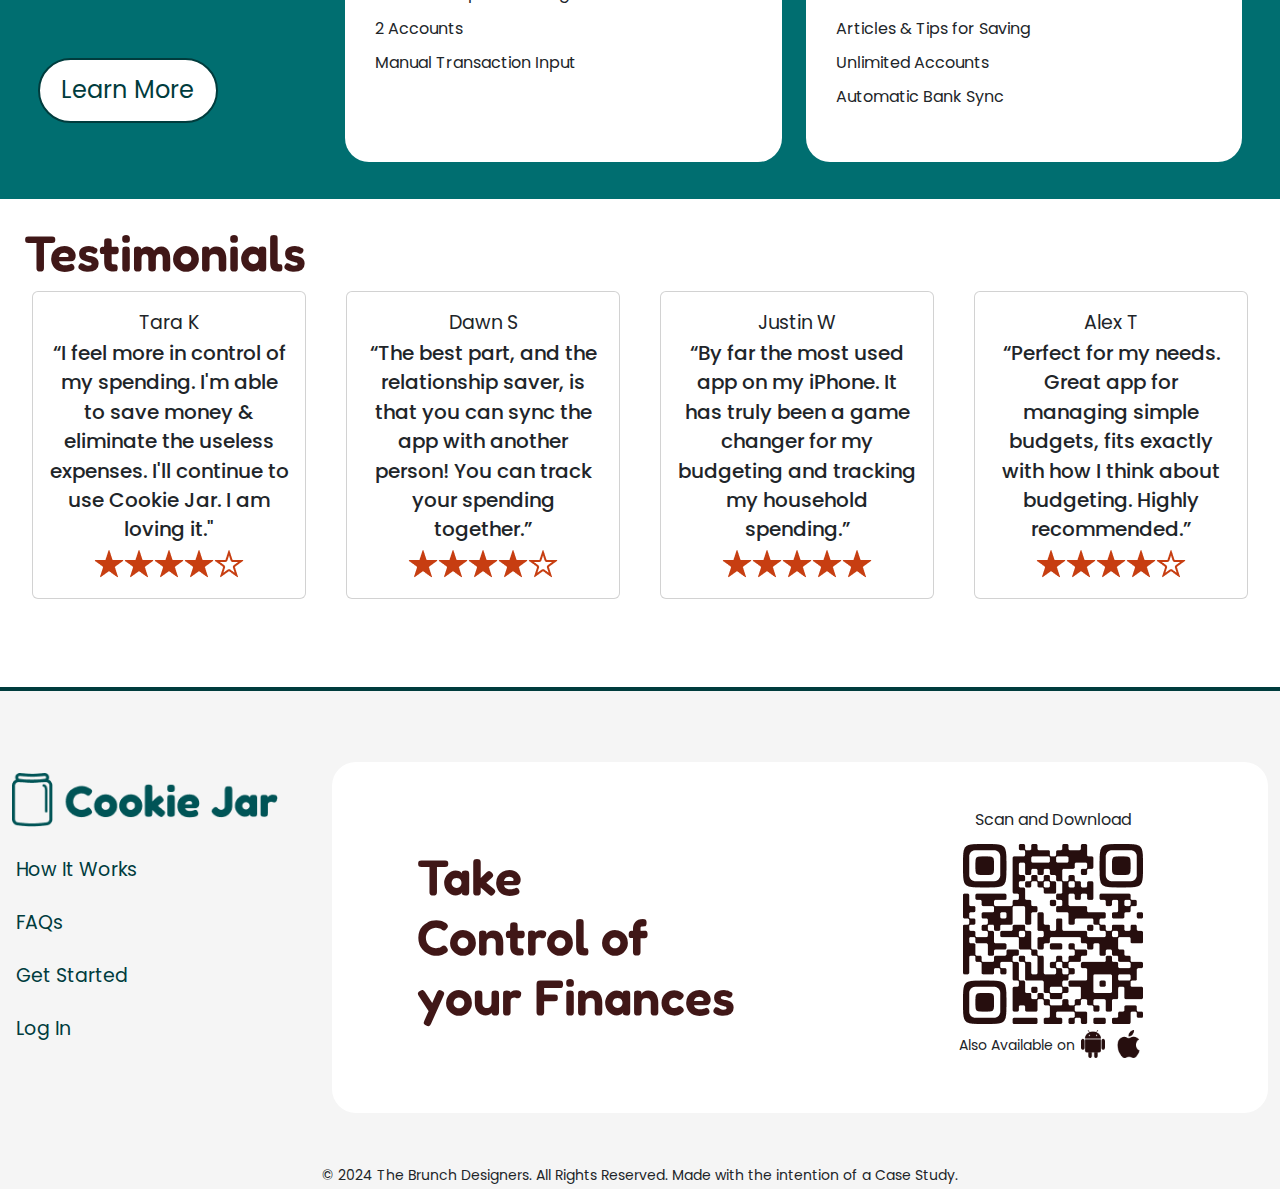
==== commit ca6fdba5: "condensing css" ====
--- a/index.html
+++ b/index.html
@@ -1,6 +1,5 @@
 <!DOCTYPE html>
     <html lang="en">
-
     <head>
         <meta charset="UTF-8">
         <meta name="viewport" content="width=device-width, initial-scale=1.0">
@@ -13,8 +12,6 @@
         <link href="https://cdn.jsdelivr.net/npm/bootstrap@5.3.3/dist/css/bootstrap.min.css" rel="stylesheet"
             integrity="sha384-QWTKZyjpPEjISv5WaRU9OFeRpok6YctnYmDr5pNlyT2bRjXh0JMhjY6hW+ALEwIH" crossorigin="anonymous">
         <link rel="stylesheet" href="css/style.css">
-        <link rel="stylesheet" href="css/responsive.css">
-        <link rel="stylesheet" href="css/responsive_rd.css">
         <link
             href="https://fonts.googleapis.com/css2?family=Caprasimo&family=Fredoka:wght@300..700&family=Jost:ital,wght@0,100..900;1,100..900&display=swap"
             rel="stylesheet">
@@ -74,12 +71,10 @@
                     <div>
                         <img src="images/trustedUsers.png" alt="">
                     </div>
-                </div>
-            </div>
-
-        </section>
-
-
+
+                </div>
+            </div>
+            </section>
 
 
         <section class="container">
--- a/css/style.css
+++ b/css/style.css
@@ -10,8 +10,8 @@
 }
 
 section {
-    padding-top: 20px;
-    padding-bottom: 20px;
+    padding-top: 10px;
+    padding-bottom: 10px;
     max-width: auto;
 }
 
@@ -50,7 +50,6 @@
     text-align: left;
 
 }
-
 
 
 H1 {
@@ -498,22 +497,23 @@
     position: absolute;
     align-items: center;
     justify-content: center;
-    border-radius: 65px;
+    border-radius: 70px;
     }
     
 .butter{
     z-index: 2;
-    top: 56px;
+    top: 70px;
+    bottom: 5%;
     position: relative;
     background-image: url("../images/Ellipse 166.png");
     background-repeat: no-repeat;
-    background-position: center;
-    background-size:65% ;
+    background-position: top;
+    background-size:68% ;
 }
 
 .edge {
     max-height: 50%;
-    padding-bottom: 5em;
+    padding-bottom: 7em;
 }
 
 .circle{
@@ -525,4 +525,240 @@
     z-index:-2;
     position: absolute;
     text-align: center;
-    }+    }
+
+    /* KRISTINA"S STUFF! */
+@media screen and (min-width: 993px) {
+    .video-container {
+    
+        width: 40%;
+      }
+      
+      .responsive-video {
+        border-radius: 28px ;
+    
+    
+      }
+    
+      .video-container {
+    
+        width: 35%;
+    
+      }
+    
+    .container{
+        margin-top: 0%;
+        margin-bottom: 0%;
+    }
+    
+    section{
+        padding: 0;
+    }
+   
+        .link h5{
+            width: 200px !important;
+        }
+    
+        .currentPage h5{
+            width: 200px !important;
+        }
+    
+        
+        footer .buttons{
+            display: none !important;
+        }
+    
+    }
+    
+    
+    @media screen and (max-width: 992px) {
+    
+        /* LANDING PAGE */
+    
+        .chooseCard {
+            height: 90%;
+        }
+            
+        .display2 {
+            text-align: center;
+            margin-bottom: 2%;
+        }
+    
+     .choosePlan .nav-fill {
+        display: flex;
+        justify-content: center !important;
+        align-items: center !important;
+     }
+    
+     .video-container {
+    
+        width: 34%;
+    
+      }
+      
+    
+      .responsive-video {
+        border-radius: 45px ;
+        width: 100%;
+        height: auto;
+    
+    }
+    
+    .cells {
+    
+        margin-top: .5em;
+        margin-bottom: 2em;
+    
+      }
+    
+      footer .display4{
+        font-size: 44px !important;
+    
+    }
+    
+    body{
+        font-size: 16px;
+    }
+    
+    .footButton {
+        display: flex;
+        justify-content: center !important;
+        align-items: center !important;
+    }
+    
+    .pageTitle{
+        top: 12em;
+        margin-left: 2em;
+    }
+    
+    .footer .buttons{
+        display: block;
+    }
+    
+    .QR{
+        display: none;
+    }
+    
+    footer h6{
+        width: 95px !important;
+        text-align:center ;
+        margin-bottom: 0px !important;
+    }
+    
+    }
+
+    /* Footer NavBar */
+    
+     @media screen and (max-width: 766px){
+     footer .link h5 {
+        text-align: center;
+    
+    }
+    
+    .footButton {
+        display: flex;
+        justify-content: center !important;
+        align-items: center !important;
+            margin-bottom: 2% !important;
+            margin-top: 2%;
+        }
+    
+    .container .logo{
+        max-width: 50%;
+        align-content: center;
+        display: flex;
+        justify-content: center !important;
+        align-items: center !important;
+        margin: auto;
+    }
+    
+    footer .display4{
+        font-family: "Fredoka";
+        font-size: 40px !important;
+        font-style: normal;
+        font-weight: 600;
+        line-height: 120%;
+        color: var(--Brown-400, #401717);
+        text-align: center;
+    }
+    
+    footer .chooseCard {
+        align-content: center !important;
+        text-align: center;
+        padding: 2% !important;
+        height: auto !important;
+    }
+    
+    .textBox {
+        padding: 2%;
+    }
+    
+    
+    
+    
+    
+     }
+    
+    
+    
+    @media (max-width: 576px) {
+        .col-sm-12 {
+            flex: 0 0 auto;
+            width: 100%;
+    
+    }
+    
+    .textBox {
+        padding: 3%;
+    }
+    
+    .cells {
+        margin-top: .5em;
+        margin-bottom: 1em;
+      }
+    
+      body .cells {
+    font-size: 12px;
+    line-height: normal;
+    padding: 2%;
+    border-radius: 10px;
+      }
+    
+      .video-container {
+    
+        width: 42%;
+    
+      }
+      
+      .responsive-video {
+        border-radius: 28px ;
+        width: 100%;
+        height: auto;
+    
+    }
+    
+    nav img{
+        max-width: 90%;
+    }
+    
+    .display1{
+        font-size: 55px;
+    }
+    
+    .center h4 {
+        font-size: 16px
+    }
+    .container{
+        margin-top: 0px;
+    }
+    
+    section{
+        padding:0px;
+    }
+    
+    }
+
+
+    
+
+    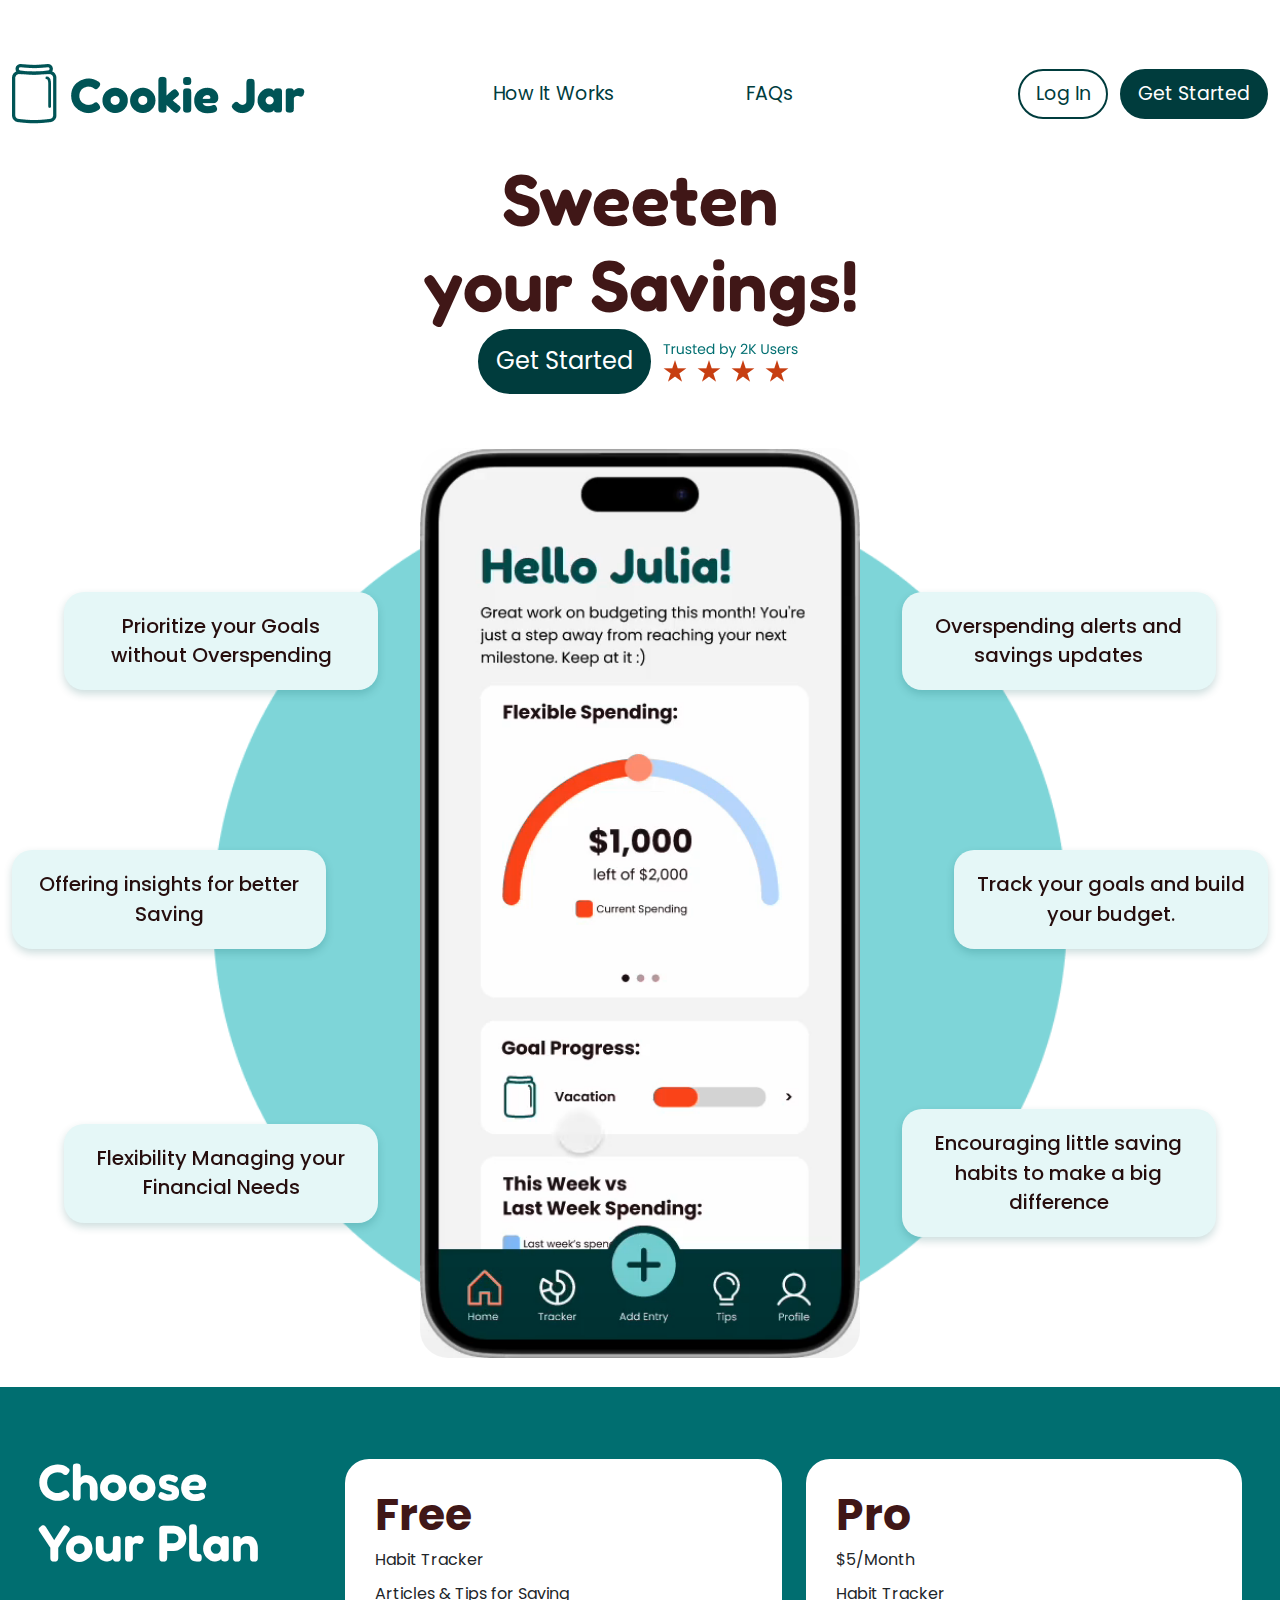
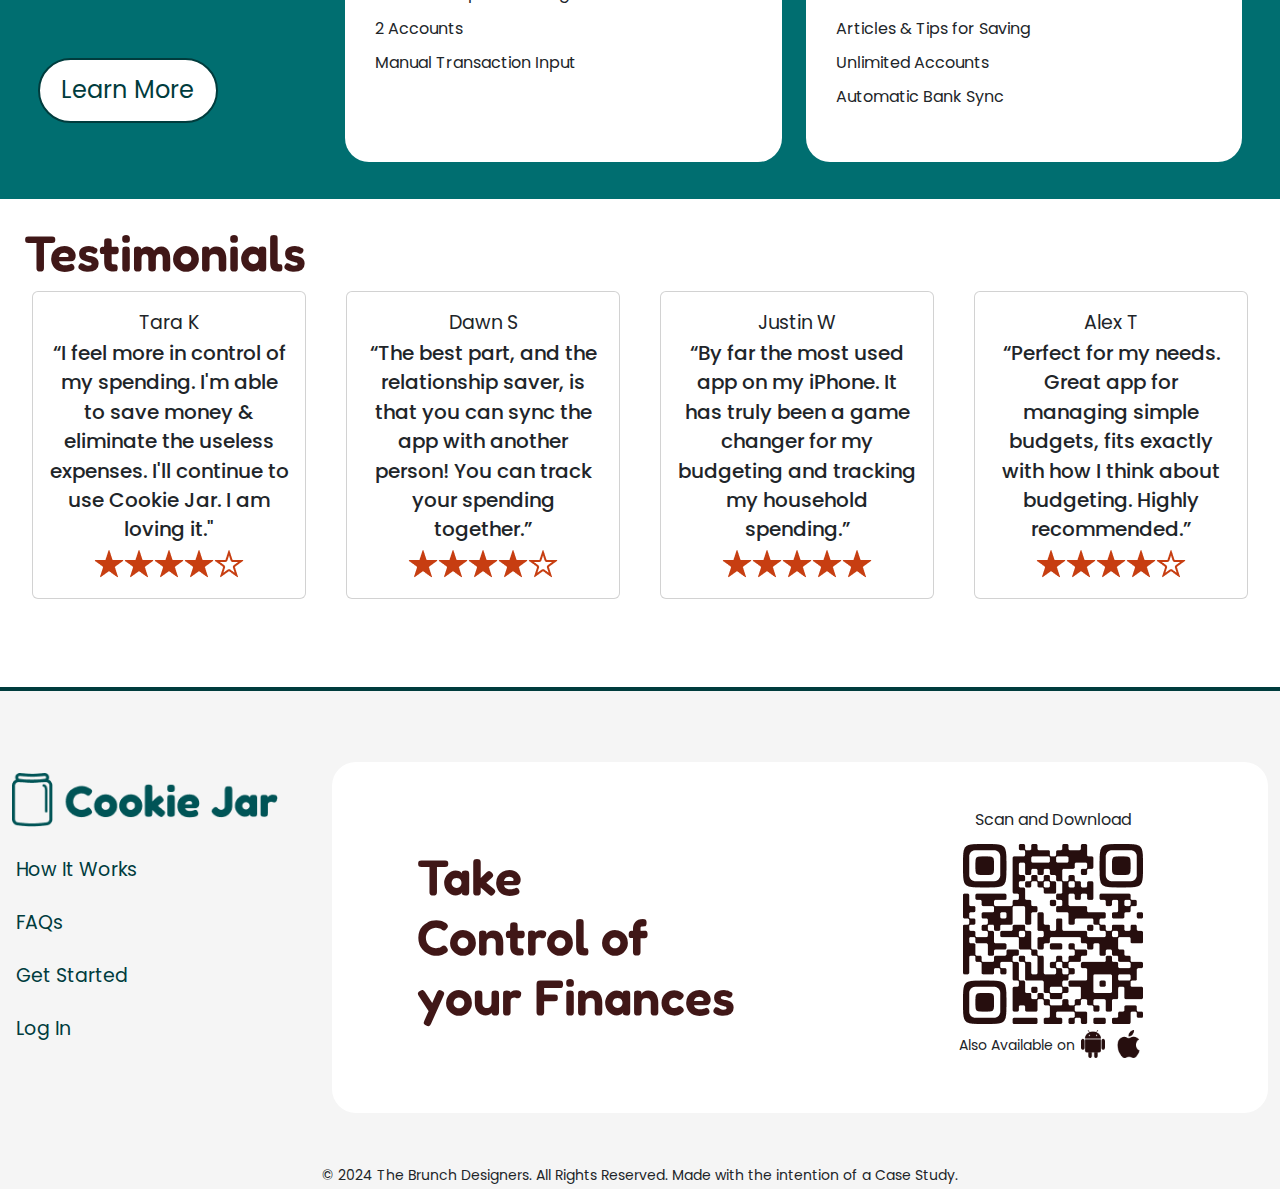
==== commit 26adf63e: "Update index.html" ====
--- a/index.html
+++ b/index.html
@@ -1,5 +1,6 @@
 <!DOCTYPE html>
     <html lang="en">
+
     <head>
         <meta charset="UTF-8">
         <meta name="viewport" content="width=device-width, initial-scale=1.0">
@@ -12,6 +13,8 @@
         <link href="https://cdn.jsdelivr.net/npm/bootstrap@5.3.3/dist/css/bootstrap.min.css" rel="stylesheet"
             integrity="sha384-QWTKZyjpPEjISv5WaRU9OFeRpok6YctnYmDr5pNlyT2bRjXh0JMhjY6hW+ALEwIH" crossorigin="anonymous">
         <link rel="stylesheet" href="css/style.css">
+        <link rel="stylesheet" href="css/responsive.css">
+        <link rel="stylesheet" href="css/responsive_rd.css">
         <link
             href="https://fonts.googleapis.com/css2?family=Caprasimo&family=Fredoka:wght@300..700&family=Jost:ital,wght@0,100..900;1,100..900&display=swap"
             rel="stylesheet">
@@ -71,10 +74,12 @@
                     <div>
                         <img src="images/trustedUsers.png" alt="">
                     </div>
-
-                </div>
-            </div>
-            </section>
+                </div>
+            </div>
+
+        </section>
+
+
 
 
         <section class="container">
--- a/css/style.css
+++ b/css/style.css
@@ -708,6 +708,11 @@
     
     }
     
+.butter{
+    background-position: top;
+    background-size: 100%;
+}
+
     .textBox {
         padding: 3%;
     }
--- a/css/responsive.css
+++ b/css/responsive.css
@@ -0,0 +1,190 @@
+/* KRISTINA"S STUFF! */
+@media screen and (min-width: 993px) {
+.video-container {
+
+    width: 40%;
+  }
+  
+  .responsive-video {
+    border-radius: 28px ;
+
+
+  }
+
+  .video-container {
+
+    width: 35%;
+
+  }
+
+.container{
+    margin-top: 0%;
+    margin-bottom: 0%;
+}
+
+section{
+    padding: 0;
+}
+  
+}
+
+@media screen and (max-width: 992px) {
+
+    /* LANDING PAGE */
+
+    .chooseCard {
+        height: 90%;
+    }
+        
+    .display2 {
+        text-align: center;
+        margin-bottom: 2%;
+    }
+
+ .choosePlan .nav-fill {
+    display: flex;
+    justify-content: center !important;
+    align-items: center !important;
+ }
+
+ .video-container {
+
+    width: 34%;
+
+  }
+  
+
+  .responsive-video {
+    border-radius: 45px ;
+    width: 100%;
+    height: auto;
+
+}
+
+.cells {
+
+    margin-top: .5em;
+    margin-bottom: 2em;
+
+  }
+
+  footer .display4{
+    font-size: 44px !important;
+
+}
+
+body{
+    font-size: 16px;
+}
+
+}
+/* Footer NavBar */
+
+ @media screen and (max-width: 766px){
+ footer .link h5 {
+    text-align: center;
+
+}
+
+.footButton {
+    display: flex;
+    justify-content: center !important;
+    align-items: center !important;
+        margin-bottom: 2% !important;
+        margin-top: 2%;
+    }
+
+.container .logo{
+    max-width: 50%;
+    align-content: center;
+    display: flex;
+    justify-content: center !important;
+    align-items: center !important;
+    margin: auto;
+}
+
+footer .display4{
+    font-family: "Fredoka";
+    font-size: 40px !important;
+    font-style: normal;
+    font-weight: 600;
+    line-height: 120%;
+    color: var(--Brown-400, #401717);
+    text-align: center;
+}
+
+footer .chooseCard {
+    align-content: center !important;
+    text-align: center;
+    padding: 2% !important;
+    height: auto !important;
+}
+
+.textBox {
+    padding: 2%;
+}
+
+
+
+
+
+ }
+
+
+
+@media (max-width: 576px) {
+    .col-sm-12 {
+        flex: 0 0 auto;
+        width: 100%;
+
+}
+
+.textBox {
+    padding: 3%;
+}
+
+.cells {
+    margin-top: .5em;
+    margin-bottom: 1em;
+  }
+
+  body .cells {
+font-size: 12px;
+line-height: normal;
+padding: 2%;
+border-radius: 10px;
+  }
+
+  .video-container {
+
+    width: 42%;
+
+  }
+  
+  .responsive-video {
+    border-radius: 28px ;
+    width: 100%;
+    height: auto;
+
+}
+
+nav img{
+    max-width: 90%;
+}
+
+.display1{
+    font-size: 55px;
+}
+
+.center h4 {
+    font-size: 16px
+}
+.container{
+    margin-top: 0px;
+}
+
+section{
+    padding:0px;
+}
+
+}--- a/css/responsive_rd.css
+++ b/css/responsive_rd.css
@@ -0,0 +1,69 @@
+@media screen and (max-width: 992px) {
+
+    /* LANDING PAGE */
+
+        .chooseCard {
+        background-color: #fff;
+        border-radius: 24px !important;
+        padding: 7% !important;
+        text-align: left;
+        height: 90%;
+        margin-top: 5%;
+        margin-bottom: 5%;
+        }
+        
+        
+    .display2 {
+        text-align: center;
+        margin-bottom: 2%;
+    }
+    .choosePlan .nav-fill {
+        display: flex;
+        justify-content: center !important;
+        align-items: center !important;
+    }
+
+
+
+.footButton {
+    display: flex;
+    justify-content: center !important;
+    align-items: center !important;
+}
+
+.pageTitle{
+    top: 12em;
+    margin-left: 2em;
+}
+
+.footer .buttons{
+    display: block;
+}
+
+.QR{
+    display: none;
+}
+
+footer h6{
+    width: 95px !important;
+    text-align:center ;
+    margin-bottom: 0px !important;
+}
+
+}
+
+@media (min-width: 993px) {
+    .link h5{
+        width: 200px !important;
+    }
+
+    .currentPage h5{
+        width: 200px !important;
+    }
+
+    
+    footer .buttons{
+        display: none !important;
+    }
+
+}
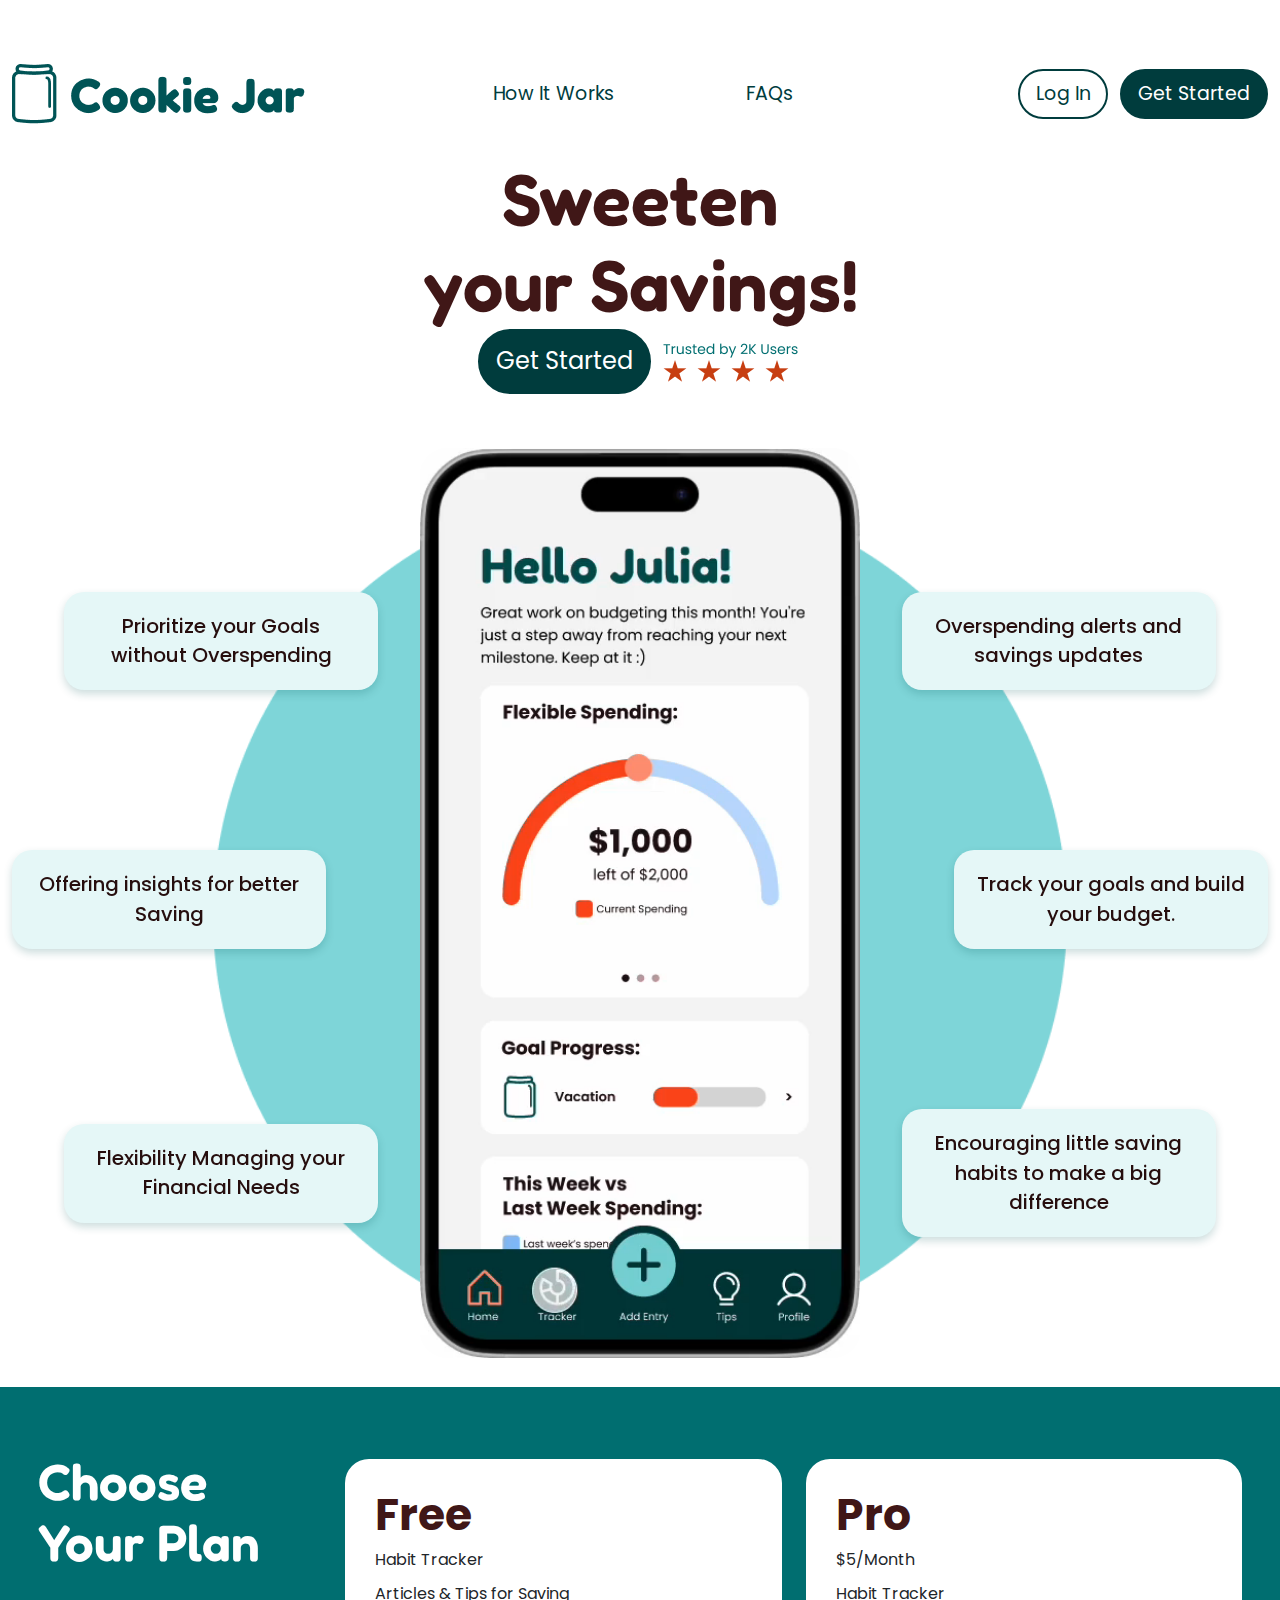
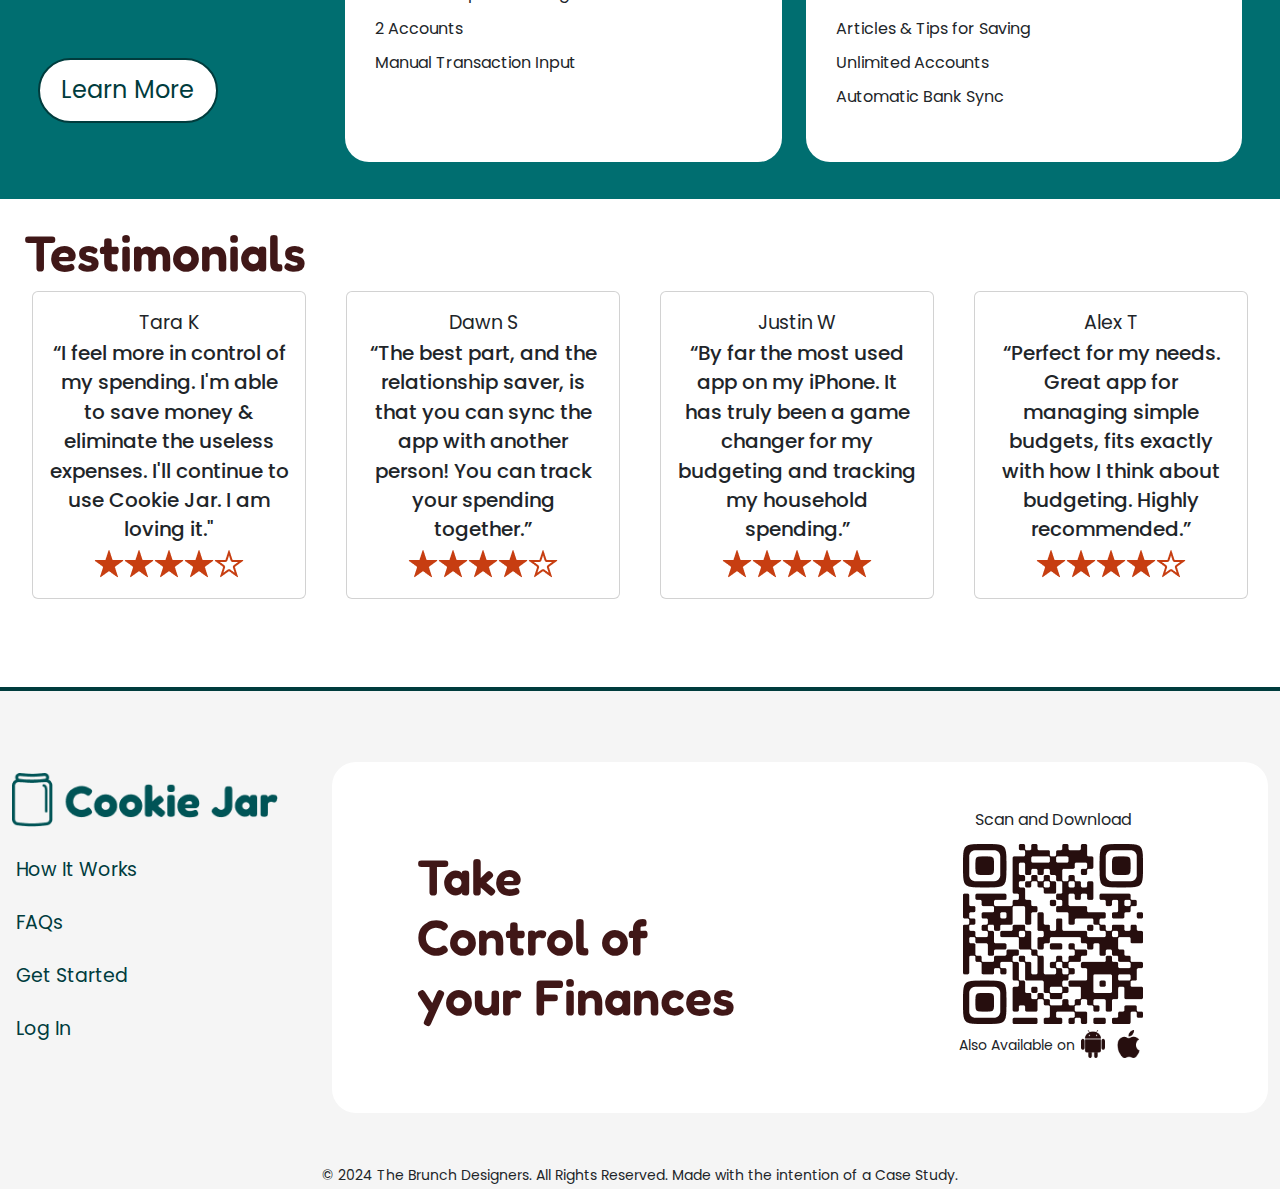
==== commit 9d267832: "video controls" ====
--- a/index.html
+++ b/index.html
@@ -86,7 +86,7 @@
 
             <div class="butter phone edge">
                 <div class="video-container">
-                <video autoplay muted loop class="responsive-video" controls>
+                <video autoplay muted loop class="responsive-video">
                   <source src="images/prototypeVSC.mp4" type="video/mp4">
                   Your browser does not support the video tag.
                 </video>
